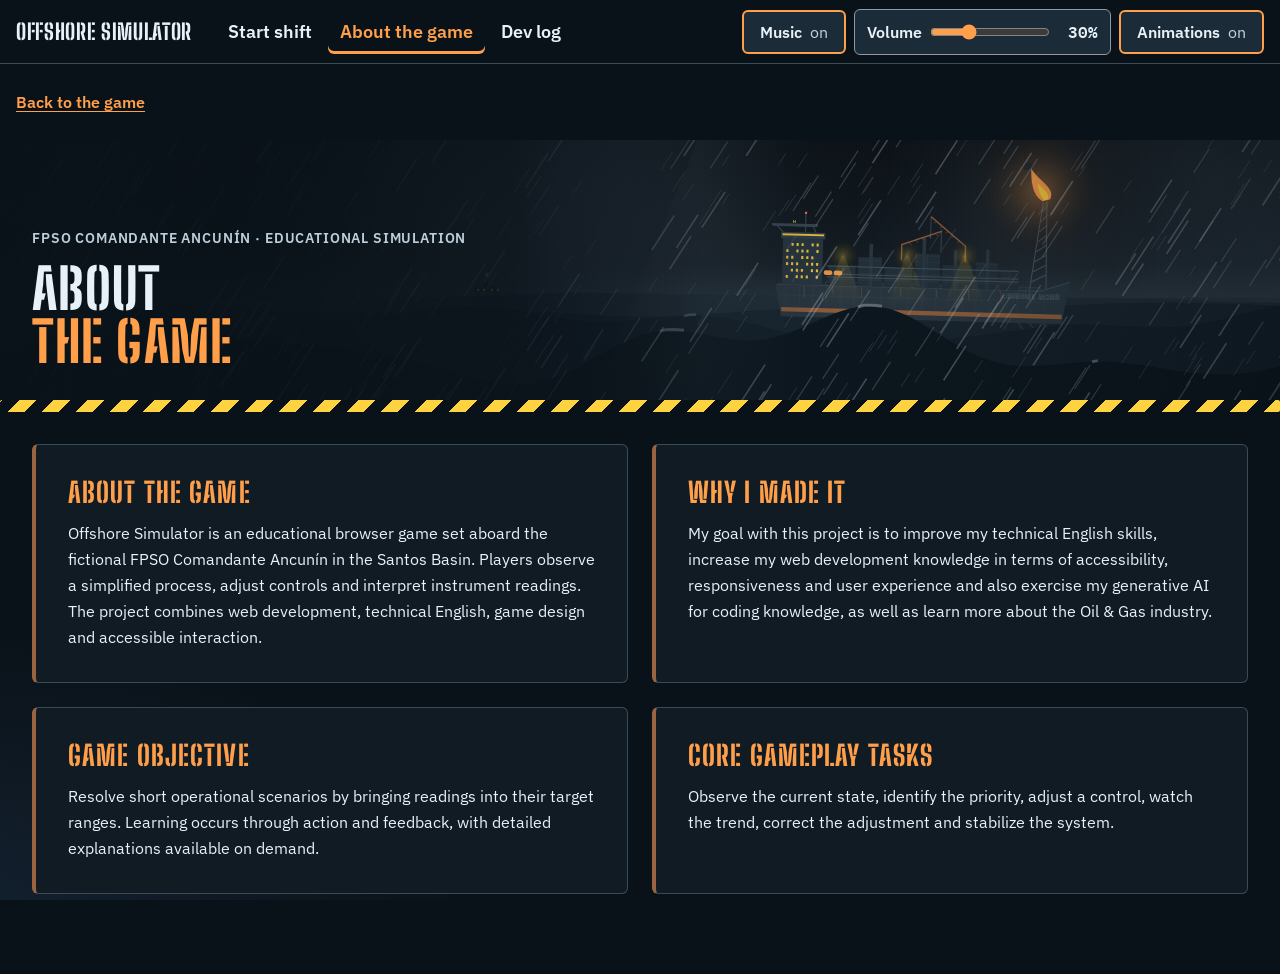
==== aboutthegame.html @ 20dd8844 "Image preview card Image preview card" ====
<!doctype html>
<html lang="en">

<!-- START: HEAD -->
<head>
  <meta charset="utf-8">
  <meta name="viewport" content="width=device-width, initial-scale=1">
  <title>About the game · Offshore Simulator</title>
  <meta name="description" content="About Offshore Simulator, an educational browser game set aboard the fictional FPSO Comandante Ancunín.">
  <!-- START: SOCIAL SHARE PREVIEW (Open Graph + Twitter/X)
       Shows this card when the link is shared on WhatsApp, Instagram, etc.
       Absolute URLs are required: social apps do not resolve relative ones. -->
  <meta property="og:type" content="website">
  <meta property="og:site_name" content="Offshore Simulator">
  <meta property="og:url" content="https://fpso-offshore-simulator.vercel.app/aboutthegame.html">
  <meta property="og:title" content="About the game · Offshore Simulator">
  <meta property="og:description" content="About Offshore Simulator, an educational browser game set aboard the fictional FPSO Comandante Ancunín.">
  <meta property="og:image" content="https://fpso-offshore-simulator.vercel.app/assets/og-preview.jpg">
  <meta property="og:image:type" content="image/jpeg">
  <meta property="og:image:width" content="1200">
  <meta property="og:image:height" content="630">
  <meta property="og:image:alt" content="The FPSO Comandante Ancunín at night in a storm, flare stack burning, beside the Offshore Simulator logo.">
  <meta property="og:locale" content="en_US">
  <meta name="twitter:card" content="summary_large_image">
  <meta name="twitter:title" content="About the game · Offshore Simulator">
  <meta name="twitter:description" content="About Offshore Simulator, an educational browser game set aboard the fictional FPSO Comandante Ancunín.">
  <meta name="twitter:image" content="https://fpso-offshore-simulator.vercel.app/assets/og-preview.jpg">
  <meta name="twitter:image:alt" content="The FPSO Comandante Ancunín at night in a storm, flare stack burning, beside the Offshore Simulator logo.">
  <!-- END: SOCIAL SHARE PREVIEW (Open Graph + Twitter/X) -->
  <link rel="preload" href="fonts/big-shoulders-stencil-display-latin-800-normal.woff2" as="font" type="font/woff2" crossorigin>
  <link rel="stylesheet" href="css/style.css">
  <link rel="stylesheet" href="css/about.css">
  <script src="js/motion-pref.js"></script>
  <script src="js/storm-page.js" defer></script>
  <script src="js/nav.js" defer></script>
</head>
<!-- END: HEAD -->

<body>

  <!-- START: SKIP LINK (keyboard users jump straight to the text) -->
  <a class="oc-about__skip" href="#about-content">Skip to content</a>
  <!-- END: SKIP LINK -->

  <!-- START: TOP BAR (the same on index.html, aboutthegame.html and devlog.html)
       Sticky at the top. From 1100px everything sits in one row; below that,
       the "Menu" button opens a panel from the right (js/nav.js). -->
  <div class="oc-a11ybar">
    <a class="oc-a11ybar__brand" href="index.html">Offshore Simulator</a>
    <button type="button" class="oc-btn oc-nav-toggle" id="nav-toggle" aria-expanded="false"
      aria-controls="site-menu"><span class="oc-nav-toggle__icon" aria-hidden="true"></span>Menu</button>
    <div class="oc-a11ybar__panel" id="site-menu">
      <button type="button" class="oc-btn oc-nav-close" id="nav-close">Close menu</button>
      <!-- START: MAIN MENU -->
      <nav class="oc-nav" aria-label="Main">
        <ul class="oc-nav__list">
          <li><a class="oc-nav__link" href="index.html#start-shift">Start shift</a></li>
          <li><a class="oc-nav__link" href="aboutthegame.html" aria-current="page">About the game</a></li>
          <li><a class="oc-nav__link" href="devlog.html">Dev log</a></li>
        </ul>
      </nav>
      <!-- END: MAIN MENU -->
      <div class="oc-a11ybar__tools">
        <button type="button" id="music-toggle" class="oc-btn" aria-pressed="true" aria-describedby="music-note">Music
          <span class="oc-btn__state" id="music-state" aria-hidden="true">on</span></button>
        <!-- Music volume: native control (keyboard arrows change it in steps of 5) -->
        <div class="oc-volume">
          <label class="oc-volume__label" for="music-volume">Volume</label>
          <input class="oc-volume__input" type="range" id="music-volume" min="0" max="100" step="5" value="30"
            aria-valuetext="30%">
          <output class="oc-volume__value" id="music-volume-value" for="music-volume" aria-hidden="true">30%</output>
        </div>
        <button type="button" id="motion-toggle" class="oc-btn" aria-pressed="true"
          aria-describedby="motion-note">Animations <span class="oc-btn__state" id="motion-state"
            aria-hidden="true">on</span></button>
      </div>
    </div>
    <p id="music-note" class="oc-sr">Turns the background soundtrack on or off. It starts on and kicks in at the first
      tap or key press.</p>
    <p id="motion-note" class="oc-sr">Turns the page animations on or off. If your operating system asks for reduced
      motion, they always stay off.</p>
  </div>
  <!-- Short messages for screen readers and for everyone (animations, music) -->
  <p id="a11y-status" class="oc-status" role="status" aria-live="polite"></p>
  <!-- END: TOP BAR -->

  <!-- START: HEADER -->
  <header class="oc-about__header">
    <a class="oc-about__back" href="index.html">Back to the game</a>
  </header>
  <!-- END: HEADER -->

  <!-- START: HERO (animated storm, same as the menu; still frame with "Reduce motion") -->
  <section class="oc-about__hero" aria-labelledby="about-title">
    <div class="oc-about__scene"><canvas id="storm" aria-hidden="true"></canvas></div>
    <div class="oc-about__hero-body">
      <p class="oc-label">FPSO Comandante Ancunín · Educational simulation</p>
      <h1 class="oc-about__title" id="about-title">About <span>the game</span></h1>
    </div>
    <div class="oc-hazard" aria-hidden="true"></div>
  </section>
  <!-- END: HERO -->

  <!-- START: CONTENT (write your text inside each section) -->
  <main class="oc-about" id="about-content" tabindex="-1">

    <!-- START: SECTION · ABOUT THE GAME -->
    <section class="oc-about__card" aria-labelledby="about-game">
      <h2 class="oc-about__heading" id="about-game">About the game</h2>
      <p>Offshore Simulator is an educational browser game set aboard the fictional FPSO Comandante Ancunín in the Santos Basin. Players observe a simplified process, adjust controls and interpret instrument readings. The project combines web development, technical English, game design and accessible interaction.</p>
    </section>
    <!-- END: SECTION · ABOUT THE GAME -->
   <!-- START: SECTION · WHY I MADE IT -->
    <section class="oc-about__card" aria-labelledby="about-why">
      <h2 class="oc-about__heading" id="about-why">Why I made it</h2>
      <p>My goal with this project is to improve my technical English skills, increase my web development knowledge in terms of accessibility, responsiveness and user experience and also exercise my generative AI for coding knowledge, as well as learn more about the Oil &amp; Gas industry.</p>
    </section>
    <!-- END: SECTION · WHY I MADE IT -->
     
    <!-- START: SECTION · GAME OBJECTIVE -->
    <section class="oc-about__card" aria-labelledby="about-objective">
      <h2 class="oc-about__heading" id="about-objective">Game objective</h2>
      <p>Resolve short operational scenarios by bringing readings into their target ranges. Learning occurs through action and feedback, with detailed explanations available on demand.</p>
    </section>
    <!-- END: SECTION · GAME OBJECTIVE -->

    <!-- START: SECTION · CORE GAMEPLAY TASKS -->
    <section class="oc-about__card" aria-labelledby="about-tasks">
      <h2 class="oc-about__heading" id="about-tasks">Core gameplay tasks</h2>
      <p>Observe the current state, identify the priority, adjust a control, watch the trend, correct the adjustment and stabilize the system.</p>
    </section>
    <!-- END: SECTION · CORE GAMEPLAY TASKS -->

 

  </main>
  <!-- END: CONTENT -->

</body>

</html>
---- css/style.css ----
/* ==========================================================================
   OFFSHORE SIMULATOR · v1.1 · css/style.css
   Organization (every block has a START and an END):
     0. Fonts (local files in the fonts/ folder, no external servers)
     1. Design system tokens (colors, spacing, radii, gradients, fonts)
     2. Components (header, buttons, indicators, diagram, camera…)
     3. Page (base, station layout, footer)
   Contrast: every text/background pair was measured at 7:1 or more (AAA).
   Motion: the system's "Reduce motion" setting always turns everything off.
   ========================================================================== */

/* ==========================================================================
   START: 0. FONTS
   The fonts live in the fonts/ folder and are published with the game, so
   the browser never contacts an external server (the player's IP address
   is not shared with third parties). License: SIL Open Font License 1.1,
   copies in fonts/OFL-*.txt. "latin" subset, which covers all of English
   and Portuguese.
   ========================================================================== */
@font-face{font-family:"IBM Plex Sans";font-style:normal;font-weight:400;font-display:swap;src:url("../fonts/ibm-plex-sans-latin-400-normal.woff2") format("woff2")}
@font-face{font-family:"IBM Plex Sans";font-style:normal;font-weight:500;font-display:swap;src:url("../fonts/ibm-plex-sans-latin-500-normal.woff2") format("woff2")}
@font-face{font-family:"IBM Plex Sans";font-style:normal;font-weight:600;font-display:swap;src:url("../fonts/ibm-plex-sans-latin-600-normal.woff2") format("woff2")}
@font-face{font-family:"IBM Plex Mono";font-style:normal;font-weight:400;font-display:swap;src:url("../fonts/ibm-plex-mono-latin-400-normal.woff2") format("woff2")}
@font-face{font-family:"IBM Plex Mono";font-style:normal;font-weight:500;font-display:swap;src:url("../fonts/ibm-plex-mono-latin-500-normal.woff2") format("woff2")}
@font-face{font-family:"IBM Plex Mono";font-style:normal;font-weight:600;font-display:swap;src:url("../fonts/ibm-plex-mono-latin-600-normal.woff2") format("woff2")}
@font-face{font-family:"Big Shoulders Stencil Display";font-style:normal;font-weight:700;font-display:swap;src:url("../fonts/big-shoulders-stencil-display-latin-700-normal.woff2") format("woff2")}
@font-face{font-family:"Big Shoulders Stencil Display";font-style:normal;font-weight:800;font-display:swap;src:url("../fonts/big-shoulders-stencil-display-latin-800-normal.woff2") format("woff2")}
/* ==========================================================================
   END: 0. FONTS
   ========================================================================== */

/* ==========================================================================
   START: 1. TOKENS
   ========================================================================== */
[hidden]{display:none!important}
:root{
  --bg:#0a1219;
  --surface:#101b24;
  --card:#131f29;
  --elevated:#1b2b38;
  --hover:#25384a;
  --border:#3a4b58;
  --border-strong:#8a9aa6;
  --accent:#5795b8;
  --accent-text:#9cc8e2;
  --on-accent:#0a1219;
  --text:#e8f1f7;
  --text-2:#c3d4e0;
  --text-3:#bccfdc;
  --ok-bg:#123c32;
  --ok-text:#a6ebc9;
  --ok-border:#397c62;
  --bad-bg:#4a2028;
  --bad-text:#fbc4ca;
  --bad-border:#a54a55;
  --focus:#ffd23f;
  --brand:#ff9f4a;        /* safety orange: interface highlight · 9:1 on --bg */
  --rust:#9a6440;         /* rust: panel borders (strokes only, 3:1) */
  --space-1:4px;
  --space-2:8px;
  --space-3:12px;
  --space-4:16px;
  --space-5:24px;
  --space-6:32px;
  --radius-sm:4px;
  --radius-md:6px;
  --radius-lg:10px;
  --shadow-panel:0 1px 2px rgba(0, 0, 0, 0.45);
  --touch-target:44px;
  --focus-width:3px;
  --content-max:1440px;
  --gradient-page:radial-gradient(ellipse 60% 45% at 92% -10%, rgba(255,159,74,.10) 0%, transparent 70%), radial-gradient(ellipse 60% 50% at -5% 105%, #142231 0%, transparent 70%);
  --gradient-header:linear-gradient(180deg, #16232e 0%, #0d161e 100%);
  --gradient-panel:linear-gradient(160deg, #1f2e3a 0%, #16222c 45%, #111b24 100%);
  --gradient-diagram:radial-gradient(ellipse 90% 80% at 50% 0%, #1b2c39 0%, #0c161e 75%);
  --gradient-ok:linear-gradient(150deg, #154638 0%, #123c32 55%, #0e3028 100%);
  --gradient-bad:linear-gradient(150deg, #552530 0%, #4a2028 55%, #3d1a21 100%);
  --font-sans:"IBM Plex Sans", system-ui, -apple-system, "Segoe UI", sans-serif;
  --font-display:"Big Shoulders Stencil Display", Impact, "Arial Narrow", sans-serif;
  --font-mono:"IBM Plex Mono", ui-monospace, "SFMono-Regular", Consolas, monospace;
}
/* ==========================================================================
   END: 1. TOKENS
   ========================================================================== */

/* ==========================================================================
   START: 2. COMPONENTS
   ========================================================================== */
/* ----- START: Component base ----- */
/* Offshore Simulator — component styles. Depends only on tokens.css (variables --bg, --card, --ok-bg...). */
.oc-root{background:var(--gradient-page),var(--bg);background-attachment:fixed;color:var(--text);font-family:var(--font-sans);font-size:16px;line-height:26px}
.oc-root *,.oc-root *::before,.oc-root *::after{box-sizing:border-box}
.oc-root :where(button,input,summary,a,[tabindex]):focus-visible{outline:var(--focus-width) solid var(--focus);outline-offset:3px}
.oc-num{font-family:var(--font-mono);font-variant-numeric:tabular-nums}
.oc-label{font-size:14px;line-height:20px;font-weight:600;letter-spacing:.06em;text-transform:uppercase;color:var(--text-3)}
.oc-sr{position:absolute;width:1px;height:1px;margin:-1px;padding:0;overflow:hidden;clip:rect(0,0,0,0);white-space:nowrap;border:0}
/* ----- END: Component base ----- */

/* ----- START: Panel ----- */
/* Panel */
.oc-panel{background:var(--gradient-panel);border:1px solid var(--border);border-radius:var(--radius-lg);padding:var(--space-5);box-shadow:var(--shadow-panel);min-width:0}
.oc-panel__head{display:flex;align-items:center;justify-content:space-between;flex-wrap:wrap;gap:var(--space-2);margin-bottom:var(--space-4)}
.oc-panel__title{margin:0;font-size:20px;line-height:28px;font-weight:600;color:var(--text)}
/* ----- END: Panel ----- */

/* ----- START: Button ----- */
/* Button */
.oc-btn{display:inline-flex;align-items:center;justify-content:center;gap:var(--space-2);min-height:var(--touch-target);padding:0 var(--space-4);border:1px solid var(--border-strong);border-radius:var(--radius-md);background:var(--elevated);color:var(--text);font:600 16px/24px var(--font-sans);cursor:pointer}
.oc-btn:hover{background:var(--hover)}
.oc-btn[aria-pressed="true"]{border:2px solid var(--accent-text)}
.oc-btn[aria-disabled="true"]{color:var(--text-3);border-color:var(--border);cursor:not-allowed}
.oc-btn[aria-disabled="true"]:hover{background:var(--elevated)}
.oc-btn__state{font-weight:400;color:var(--text-2)}
.oc-btn--primary{background:var(--accent-text);border-color:var(--accent-text);color:var(--on-accent)}
.oc-btn--primary:hover{background:var(--text-2);border-color:var(--text-2)}
.oc-btn:disabled{color:var(--text-3);border-color:var(--border);background:var(--elevated);cursor:not-allowed}
/* ----- END: Button ----- */

/* ----- START: Tag (neutral information) ----- */
/* Tag (neutral information) */
.oc-tag{display:inline-flex;align-items:center;gap:var(--space-1);padding:2px var(--space-2);border:1px solid var(--border-strong);border-radius:var(--radius-sm);font-size:14px;line-height:20px;font-weight:600;letter-spacing:.06em;text-transform:uppercase;color:var(--text-2);white-space:nowrap}
/* ----- END: Tag (neutral information) ----- */

/* ----- START: StatusBadge ----- */
/* StatusBadge: the state comes from data-state, and the text always spells out the state */
.oc-badge{display:inline-flex;align-items:center;gap:var(--space-1);padding:2px var(--space-2);border:1px solid var(--border-strong);border-radius:var(--radius-sm);background:var(--elevated);color:var(--text-2);font-size:14px;line-height:20px;font-weight:600;letter-spacing:.06em;text-transform:uppercase;white-space:nowrap}
.oc-badge[data-state="ok"]{background:var(--ok-bg);border-color:var(--ok-border);color:var(--ok-text)}
.oc-badge[data-state="bad"]{background:var(--bad-bg);border-color:var(--bad-border);color:var(--bad-text)}
/* ----- END: StatusBadge ----- */

/* ----- START: OperationalHeader ----- */
/* OperationalHeader */
.oc-header{display:flex;align-items:center;justify-content:space-between;flex-wrap:wrap;gap:var(--space-4);padding:var(--space-3) var(--space-4);background:var(--gradient-header);border-bottom:1px solid var(--border)}
.oc-header__brand{display:flex;flex-direction:column;gap:2px;min-width:0}
.oc-header__name{margin:0;font-size:22px;line-height:28px;font-weight:600;letter-spacing:.08em;text-transform:uppercase;color:var(--text)}
.oc-header__name em{font-style:normal;color:var(--accent-text)}
.oc-header__meta{display:flex;align-items:center;flex-wrap:wrap;gap:var(--space-2)}
/* ----- END: OperationalHeader ----- */

/* ----- START: IndicatorCard ----- */
/* IndicatorCard */
.oc-indicators{display:grid;grid-template-columns:repeat(2,minmax(0,1fr));gap:var(--space-4)}
.oc-indicator{min-width:0;padding:var(--space-4);border:1px solid var(--border);border-radius:var(--radius-lg);background:var(--card);transition:background-color .2s ease,border-color .2s ease}
.oc-indicator[data-state="ok"]{background:var(--gradient-ok);border-color:var(--ok-border)}
.oc-indicator[data-state="bad"]{background:var(--gradient-bad);border-color:var(--bad-border)}
.oc-indicator__name{margin:0;font-size:16px;line-height:24px;font-weight:600;color:var(--text-2)}
.oc-indicator__value{display:flex;align-items:baseline;gap:var(--space-1);margin:var(--space-3) 0;font-family:var(--font-mono);font-variant-numeric:tabular-nums;font-size:40px;line-height:44px;font-weight:600;color:var(--text);overflow-wrap:anywhere}
.oc-indicator__unit{font-size:15px;line-height:22px;font-weight:400;color:var(--text-3)}
.oc-indicator[data-state="ok"] .oc-indicator__value{color:var(--ok-text)}
.oc-indicator[data-state="bad"] .oc-indicator__value{color:var(--bad-text)}
.oc-indicator[data-state="ok"] .oc-indicator__unit{color:var(--ok-text)}
.oc-indicator[data-state="bad"] .oc-indicator__unit{color:var(--bad-text)}
.oc-indicator__status{margin:0;display:flex;align-items:center;gap:var(--space-1);font-size:15px;line-height:22px;font-weight:600;color:var(--text-2)}
.oc-indicator[data-state="ok"] .oc-indicator__status{color:var(--ok-text)}
.oc-indicator[data-state="bad"] .oc-indicator__status{color:var(--bad-text)}
.oc-indicator__target{margin:var(--space-1) 0 0;font-size:15px;line-height:22px;color:var(--text-3)}
.oc-indicator[data-state="ok"] .oc-indicator__target,.oc-indicator[data-state="bad"] .oc-indicator__target{color:var(--text-2)}
@media (max-width:430px){
  .oc-indicators{gap:var(--space-2)}
  .oc-indicator{padding:var(--space-3)}
  .oc-indicator__value{font-size:28px;line-height:32px}
  .oc-indicator__unit{font-size:14px}
}
/* ----- END: IndicatorCard ----- */

/* ----- START: RangeControl ----- */
/* RangeControl */
.oc-range{display:grid;gap:var(--space-2)}
.oc-range__row{display:flex;justify-content:space-between;align-items:baseline;gap:var(--space-4)}
.oc-range__label{font-size:16px;line-height:26px;font-weight:600;color:var(--text)}
.oc-range__value{font-family:var(--font-mono);font-variant-numeric:tabular-nums;font-size:20px;line-height:24px;font-weight:600;color:var(--accent-text)}
.oc-range__input{width:100%;min-height:var(--touch-target);margin:0;accent-color:var(--accent);background:transparent;cursor:pointer}
.oc-range__ends{display:flex;justify-content:space-between;gap:var(--space-2);font-size:15px;line-height:22px;color:var(--text-3)}
.oc-range__effect{margin:0;font-size:15px;line-height:22px;color:var(--text-2)}
/* ----- END: RangeControl ----- */

/* ----- START: DiagnosticPanel ----- */
/* DiagnosticPanel */
.oc-diag{display:grid;gap:var(--space-3)}
.oc-diag__state{display:flex;align-items:center;justify-content:space-between;flex-wrap:wrap;gap:var(--space-2)}
.oc-diag__message{margin:0;color:var(--text)}
.oc-diag__list{margin:0;padding:0;list-style:none;display:grid;gap:var(--space-2)}
.oc-diag__item{display:flex;gap:var(--space-2);align-items:flex-start;padding:var(--space-3);border:1px solid var(--border);border-radius:var(--radius-md);background:var(--elevated);font-size:16px;line-height:24px}
.oc-diag__item[data-state="ok"]{background:var(--gradient-ok);border-color:var(--ok-border);color:var(--ok-text)}
.oc-diag__item[data-state="bad"]{background:var(--gradient-bad);border-color:var(--bad-border);color:var(--bad-text)}
.oc-diag__log{margin:0;padding:0;list-style:none;border-top:1px solid var(--border)}
.oc-diag__log li{display:flex;gap:var(--space-3);padding:var(--space-2) 0;border-bottom:1px solid var(--border);font-size:15px;line-height:22px;color:var(--text-2)}
.oc-diag__log time{font-family:var(--font-mono);font-variant-numeric:tabular-nums;color:var(--text-3)}
/* ----- END: DiagnosticPanel ----- */

/* ----- START: NarrationPanel ----- */
/* NarrationPanel */
.oc-narr{display:grid;gap:var(--space-3)}
.oc-narr__actions{display:flex;flex-wrap:wrap;gap:var(--space-2)}
.oc-narr__feedback{margin:0;font-size:15px;line-height:22px;color:var(--text-2)}
.oc-narr__summary{padding:var(--space-4);border:1px solid var(--border);border-radius:var(--radius-md);background:var(--surface)}
.oc-narr__summary h4{margin:0 0 var(--space-2);font-size:16px;line-height:24px;font-weight:600;color:var(--text)}
.oc-narr__summary p{margin:0;font-size:16px;line-height:26px;color:var(--text-2)}
/* ----- END: NarrationPanel ----- */

/* ----- START: ProcessDiagram (SVG) ----- */
/* ProcessDiagram (SVG) */
.oc-diagram{display:block;width:100%;height:auto;background:radial-gradient(circle,rgba(116,145,166,.16) 1px,transparent 1.6px) 0 0/24px 24px,var(--gradient-diagram);border:1px solid var(--border);border-radius:var(--radius-lg)}
.oc-diagram text{font-family:var(--font-sans);fill:var(--text-2);font-size:16px}
.oc-diagram .oc-d-title{fill:var(--text);font-weight:600;font-size:17px}
.oc-diagram .oc-d-read{font-family:var(--font-mono);fill:var(--text);font-size:16px;font-weight:500}
.oc-diagram .oc-d-pipe{fill:none;stroke:var(--accent);stroke-width:6;stroke-linecap:round}
.oc-diagram .oc-d-pipe-edge{fill:none;stroke:var(--surface);stroke-width:2}
.oc-diagram .oc-d-flow{fill:none;stroke:var(--text);stroke-opacity:.8;stroke-width:2;stroke-dasharray:2 14;stroke-linecap:round;animation:oc-flow 1.2s linear infinite}
.oc-diagram .oc-d-equip{fill:var(--elevated);stroke:var(--border-strong);stroke-width:2}
.oc-diagram .oc-d-liquid{fill:var(--accent);fill-opacity:.55}
.oc-diagram [data-equip]{cursor:pointer}
.oc-diagram [data-equip]:focus{outline:none}
.oc-diagram [data-equip]:focus-visible .oc-d-equip,.oc-diagram [data-equip][data-selected="true"] .oc-d-equip{stroke:var(--focus);stroke-width:3}
.oc-diagram .oc-d-sensor{fill:var(--card);stroke:var(--border-strong);stroke-width:2}
.oc-diagram [data-state="ok"] .oc-d-sensor{fill:var(--ok-bg);stroke:var(--ok-border)}
.oc-diagram [data-state="bad"] .oc-d-sensor{fill:var(--bad-bg);stroke:var(--bad-border)}
.oc-diagram [data-state="ok"] .oc-d-read{fill:var(--ok-text)}
.oc-diagram [data-state="bad"] .oc-d-read{fill:var(--bad-text)}
@keyframes oc-flow{to{stroke-dashoffset:-16}}
/* ----- END: ProcessDiagram (SVG) ----- */

/* ----- START: ProcessDiagram ----- */
/* ProcessDiagram: landscape by default; portrait only on a narrow portrait screen. The height never exceeds the screen, so the flow diagram is always shown in full */
.oc-diagram--portrait{display:none}
.oc-diagram--landscape{width:min(100%, calc((100vh - 48px) * 760 / 270));width:min(100%, calc((100dvh - 48px) * 760 / 270));margin-inline:auto}
.oc-diagram.is-idle .oc-d-flow{animation:none;opacity:0}
.oc-diagram .oc-d-fluid{fill:var(--accent-text);font-style:italic;font-size:16px}
@media (orientation:portrait) and (max-width:760px){
  .oc-diagram--landscape{display:none}
  .oc-diagram--portrait{display:block;width:min(100%, 420px, calc((100vh - 48px) * 360 / 540));width:min(100%, 420px, calc((100dvh - 48px) * 360 / 540));margin-inline:auto}
}
/* ----- END: ProcessDiagram ----- */

/* ----- START: ValveCloseUp ----- */
/* ValveCloseUp: close-up camera of the inside of the valve */
.oc-cam{position:relative;overflow:hidden;border:1px solid var(--border);border-radius:var(--radius-lg);background:var(--gradient-diagram)}
.oc-cam__canvas{display:block;width:100%;aspect-ratio:2/1;max-height:calc(100vh - 140px);max-height:calc(100dvh - 140px)}
.oc-cam__hud{display:flex;justify-content:space-between;gap:var(--space-2);flex-wrap:wrap;padding:var(--space-3);border-bottom:1px solid var(--border)}
.oc-cam__hud .oc-tag{background:rgba(9,17,27,.72)}
.oc-cam__foot{display:flex;gap:var(--space-2);flex-wrap:wrap;padding:var(--space-3);border-top:1px solid var(--border)}
.oc-cam__caption{margin:var(--space-3) 0 0;font-size:16px;line-height:24px;color:var(--text-2)}
@media (max-width:760px){.oc-cam__canvas{aspect-ratio:4/3}}
/* ----- END: ValveCloseUp ----- */

/* ----- START: About the operation (collapsed topics) ----- */
/* Optional reference: each topic is a native details/summary (opens with
   a click, a tap, Enter or Space). Mobile first: drawing above the
   text; from 900px up, side by side. */
.oc-guide{display:grid;gap:var(--space-5)}
.oc-guide__head{display:grid;gap:var(--space-2)}
.oc-guide__lead{margin:0;color:var(--text-2);max-width:80ch}
.oc-guide__lead strong{color:var(--text)}
.oc-guide__group{display:grid;gap:var(--space-2)}
.oc-guide__group-title{margin:0 0 var(--space-1);font:800 26px/30px var(--font-display);letter-spacing:.03em;text-transform:uppercase;color:var(--brand)}
.oc-topic{border:1px solid var(--border);border-radius:var(--radius-md);background:var(--surface)}
.oc-topic>summary{display:flex;align-items:center;gap:var(--space-3);min-height:var(--touch-target);padding:var(--space-2) var(--space-4);font-size:18px;line-height:26px;font-weight:600;color:var(--text);cursor:pointer;list-style:none}
.oc-topic>summary::-webkit-details-marker{display:none}
.oc-topic>summary::before{content:"+";flex:none;display:inline-grid;place-items:center;width:28px;height:28px;border:2px solid var(--brand);border-radius:var(--radius-sm);font:700 20px/1 var(--font-mono);color:var(--brand)}
.oc-topic[open]>summary::before{content:"−"}
.oc-topic[open]>summary{border-bottom:1px solid var(--border)}
.oc-topic>summary:hover{background:var(--elevated)}
.oc-topic__body{display:grid;gap:var(--space-4);padding:var(--space-4);align-items:center}
.oc-topic__fig{margin:0;padding:var(--space-4);border:1px solid var(--border);border-radius:var(--radius-lg);background:radial-gradient(circle,rgba(116,145,166,.16) 1px,transparent 1.6px) 0 0/24px 24px,var(--gradient-diagram)}
.oc-topic__fig svg{display:block;width:100%;max-width:440px;height:auto;margin-inline:auto;overflow:visible}
.oc-topic__text p{margin:0;font-size:17px;line-height:28px;color:var(--text-2);max-width:62ch}
@media (max-width:599px){.oc-topic__body{padding:var(--space-3)}.oc-topic__fig{padding:var(--space-2)}}
@media (min-width:900px){.oc-topic__body{grid-template-columns:minmax(0,1fr) minmax(0,1.1fr);gap:var(--space-6)}}
.oc-guide .intro-note{margin:0;font-size:15px;line-height:22px;color:var(--text-3)}

/* Illustrations (SVG). Text at 16 units or larger, so it does not
   end up too small on a phone. CSS animations only: the Motion
   rules (further down) stop all of them. */
.oc-topic__fig text{font-family:var(--font-sans);font-size:17px;fill:var(--text-2)}
.oc-topic__fig .tv-strong{fill:var(--text);font-weight:600}
.oc-topic__fig .tv-muted{fill:var(--text-3)}
.oc-topic__fig .tv-tag{font-family:var(--font-mono);font-weight:600;letter-spacing:0;fill:var(--accent-text)}
.oc-topic__fig .tv-tag--hot{fill:var(--focus)}
.tv-node rect{fill:var(--elevated);stroke:var(--border-strong);stroke-width:2}
.tv-node text{fill:var(--text);font-weight:600}
.tv-node--hot rect{stroke:var(--accent-text)}
.tv-pipe{fill:none;stroke:var(--accent);stroke-width:6;stroke-linecap:round;stroke-linejoin:round}
.tv-pipe--thin{stroke-width:4}
.tv-flow,.tv-signal-flow{fill:none;stroke:var(--text);stroke-width:2;stroke-dasharray:2 12;stroke-linecap:round;animation:oc-flow 1.2s linear infinite}
.tv-signal{fill:none;stroke:var(--border-strong);stroke-width:2;stroke-dasharray:8 6}
.tv-signal-flow{stroke:var(--focus);stroke-dasharray:3 40;animation-duration:1.6s}
.tv-bracket{fill:none;stroke:var(--focus);stroke-width:2;stroke-dasharray:6 6}
.tv-wall{fill:none;stroke:var(--border-strong);stroke-width:2}
.tv-line,.tv-axis,.tv-axis-head{fill:none;stroke:var(--border-strong);stroke-width:2;stroke-linecap:round;stroke-linejoin:round}
.tv-liquid,.tv-oil{fill:var(--accent);fill-opacity:.35}
.tv-water{fill:var(--accent);fill-opacity:.7}
.tv-bubble{fill:var(--text);fill-opacity:.85;animation:oc-rise 2.4s ease-in infinite}
.tv-d1{animation-delay:-.5s}.tv-d2{animation-delay:-1s}.tv-d3{animation-delay:-1.5s}.tv-d4{animation-delay:-2s}
@keyframes oc-rise{from{transform:translateY(0);opacity:0}15%{opacity:1}to{transform:translateY(-110px);opacity:0}}
#topico-4 .tv-bubble{animation-name:oc-rise-short}
@keyframes oc-rise-short{from{transform:translateY(0);opacity:0}20%{opacity:1}to{transform:translateY(-40px);opacity:0}}
.tv-bar{transform-box:fill-box;transform-origin:left center}
.tv-bar--main{fill:var(--accent)}
.tv-bar--rest{fill:var(--accent-text);fill-opacity:.55}
.oc-topic[open] .tv-bar{animation:oc-grow .9s ease-out both}
.oc-topic[open] .tv-bar--rest{animation-delay:.5s}
@keyframes oc-grow{from{transform:scaleX(0)}to{transform:scaleX(1)}}
.tv-chip rect{fill:var(--elevated);stroke:var(--border-strong)}
.tv-chip text{fill:var(--text);font-family:var(--font-mono)}
.tv-chip--bad rect{fill:var(--bad-bg);stroke:var(--bad-border)}
.tv-chip--bad text{fill:var(--bad-text)}
.tv-tower{fill:none;stroke:var(--border-strong);stroke-width:2;stroke-linecap:round}
.tv-psv{fill:var(--elevated);stroke:var(--border-strong);stroke-width:2;stroke-linejoin:round}
.tv-flame{transform-box:fill-box;transform-origin:50% 100%;animation:oc-flicker 1.4s ease-in-out infinite alternate}
.tv-flame__outer{fill:var(--focus)}
.tv-flame__inner{fill:var(--bg)}
@keyframes oc-flicker{from{transform:scale(1,1)}to{transform:scale(.92,1.08)}}
.tv-ring{fill:none;stroke:var(--border);stroke-width:6}
.tv-ring-flow{fill:none;stroke:var(--accent-text);stroke-width:3;stroke-dasharray:4 14;stroke-linecap:round;animation:oc-flow 1.2s linear infinite}
.tv-bubble-tag circle{fill:var(--card);stroke:var(--border-strong);stroke-width:2}
.tv-bubble-tag text{fill:var(--text);font-family:var(--font-mono);font-weight:600}
/* ----- END: About the operation ----- */

/* ----- START: Legend ----- */
/* Legend: caption below each animated drawing */
.oc-legend{margin:var(--space-4) 0 0;padding:var(--space-4);border:1px solid var(--border);border-radius:var(--radius-md);background:rgba(9,17,27,.35)}
.oc-legend__title{margin:0 0 var(--space-3);font-size:14px;line-height:20px;font-weight:600;letter-spacing:.06em;text-transform:uppercase;color:var(--text-3)}
.oc-legend__list{margin:0;display:grid;grid-template-columns:repeat(2,minmax(0,1fr));gap:var(--space-3) var(--space-5)}
.oc-legend__item{min-width:0}
.oc-legend__item dt{display:flex;align-items:center;gap:var(--space-3);font-size:15px;line-height:22px;font-weight:600;color:var(--text)}
.oc-legend__item svg{flex:none;display:block;width:36px;height:28px}
.oc-legend__item dd{margin:2px 0 0 48px;font-size:15px;line-height:22px;color:var(--text-2)}
@media (max-width:760px){.oc-legend__list{grid-template-columns:minmax(0,1fr)}}
/* ----- END: Legend ----- */

/* ----- START: AccessibilityBar ----- */
/* AccessibilityBar: shortcuts, animations button and accessibility link, before the header */
.oc-a11ybar{display:flex;flex-wrap:wrap;align-items:center;justify-content:space-between;gap:var(--space-2) var(--space-5);padding:var(--space-2) var(--space-4);background:var(--bg);border-bottom:1px solid var(--border)}
.oc-skip{display:flex;flex-wrap:wrap;gap:var(--space-1) var(--space-2);margin:0;padding:0;list-style:none}
.oc-link{display:inline-flex;align-items:center;gap:var(--space-2);min-height:var(--touch-target);padding:0 var(--space-2);color:var(--accent-text);font-size:15px;line-height:22px;text-decoration:underline;text-underline-offset:3px;border-radius:var(--radius-sm)}
.oc-link:hover{color:var(--text)}
.oc-a11ybar__tools{display:flex;flex-wrap:wrap;align-items:center;gap:var(--space-2)}
/* Music volume: label, slider and percentage value */
.oc-volume{display:flex;align-items:center;gap:var(--space-2);min-height:var(--touch-target);padding:0 var(--space-3);border:1px solid var(--border-strong);border-radius:var(--radius-md);background:var(--elevated)}
.oc-volume__label{font:600 16px/24px var(--font-sans);color:var(--text)}
.oc-volume__input{width:120px;min-height:var(--touch-target);margin:0;accent-color:var(--brand);background:transparent;cursor:pointer}
.oc-volume__value{min-width:4ch;font:600 16px/24px var(--font-mono);font-variant-numeric:tabular-nums;color:var(--text);text-align:right}
/* Mobile: Music and Animations share the first row; the volume takes up the whole second row */
@media (max-width:599px){
  .oc-a11ybar__tools{width:100%}
  .oc-a11ybar__tools>.oc-btn{flex:1 1 0}
  .oc-volume{order:3;flex:1 1 100%}
  .oc-volume__input{flex:1;width:auto}
}
/* Short notice (music, animations, progress): floats over the page, just
   below the top bar, without pushing the content down. It disappears on its
   own after a few seconds (the screen reader has already read it out). */
.oc-status{position:fixed;z-index:40;top:72px;right:var(--space-4);max-width:min(420px,calc(100% - 32px));margin:0;font-size:16px;line-height:24px;color:var(--text);pointer-events:none}
.oc-status:not(:empty){padding:var(--space-3) var(--space-4);background:var(--elevated);border:1px solid var(--border-strong);border-left:4px solid var(--brand);border-radius:var(--radius-md);box-shadow:0 8px 24px rgba(0,0,0,.45)}
/* ----- END: AccessibilityBar ----- */

/* ----- START: Mission and current objective ----- */
/* On entry: a large card with the mission and the two choices.
   During play: a compact strip, fixed to the top from 761px up, so the
   objective is always in view. Color is never the only cue: the
   number of indicators within target is written out. */
.oc-mission{display:grid;gap:var(--space-4);padding:var(--space-5);border:2px solid var(--brand);border-radius:var(--radius-sm);background:var(--card);box-shadow:var(--shadow-panel)}
.oc-mission__body{display:grid;gap:var(--space-2);min-width:0}
.oc-mission__eyebrow{margin:0;color:var(--brand)}
.oc-mission__title{margin:0;font:800 44px/1 var(--font-display);letter-spacing:.03em;text-transform:uppercase;color:var(--text)}
.oc-mission__text{margin:0;font-size:20px;line-height:31px;color:var(--text);max-width:68ch}
.oc-mission__tally{justify-self:start;margin:0;padding:2px var(--space-2);border:1px solid var(--border-strong);border-radius:var(--radius-sm);font:600 15px/22px var(--font-mono);color:var(--text)}
.oc-mission__tally[data-state="ok"]{background:var(--ok-bg);border-color:var(--ok-border);color:var(--ok-text)}
.oc-mission__tally[data-state="bad"]{background:var(--bad-bg);border-color:var(--bad-border);color:var(--bad-text)}
.oc-mission__actions{display:flex;flex-wrap:wrap;gap:var(--space-3)}
.oc-mission[data-mode="intro"] .oc-mission__actions .oc-btn{min-height:56px;padding:0 var(--space-5);font:800 22px/1 var(--font-display);letter-spacing:.05em;text-transform:uppercase}
@media (max-width:599px){.oc-mission__actions .oc-btn{flex:1 1 100%}.oc-mission__title{font-size:36px}.oc-mission__text{font-size:18px;line-height:28px}}
/* Compact strip (training, challenge and free exploration): the heading
   is still there for the screen reader, but is hidden from view. */
.oc-mission[data-mode="training"],.oc-mission[data-mode="challenge"],.oc-mission[data-mode="free"]{gap:var(--space-3);padding:var(--space-3) var(--space-4)}
.oc-mission[data-mode="training"] .oc-mission__title,.oc-mission[data-mode="challenge"] .oc-mission__title,.oc-mission[data-mode="free"] .oc-mission__title{position:absolute;width:1px;height:1px;margin:-1px;overflow:hidden;clip:rect(0,0,0,0);white-space:nowrap}
.oc-mission[data-mode="training"] .oc-mission__text,.oc-mission[data-mode="challenge"] .oc-mission__text,.oc-mission[data-mode="free"] .oc-mission__text{font-size:18px;line-height:27px;font-weight:600;max-width:none}
.oc-mission[data-mode="done"]{border-color:var(--ok-border);background:var(--gradient-ok)}
.oc-mission[data-mode="done"] .oc-mission__eyebrow{color:var(--ok-text)}
.oc-mission[data-mode="done"] .oc-mission__text{font-size:18px;line-height:29px}
/* Mobile: target badge below the step text. From 761px up: beside it. */
.oc-mission[data-mode="training"] .oc-mission__body,.oc-mission[data-mode="challenge"] .oc-mission__body,.oc-mission[data-mode="free"] .oc-mission__body{gap:var(--space-1)}
@media (min-width:761px){
  .oc-mission:not([data-mode="intro"]){grid-template-columns:minmax(0,1fr) auto;align-items:center}
  .oc-mission[data-mode="training"] .oc-mission__body,.oc-mission[data-mode="challenge"] .oc-mission__body,.oc-mission[data-mode="free"] .oc-mission__body{grid-template-columns:auto minmax(0,1fr);align-items:center;column-gap:var(--space-3);row-gap:var(--space-1)}
  .oc-mission[data-mode="training"] .oc-mission__text,.oc-mission[data-mode="challenge"] .oc-mission__text,.oc-mission[data-mode="free"] .oc-mission__text{grid-column:1/-1;grid-row:2}
  .oc-mission__eyebrow{grid-row:1;grid-column:1}
  .oc-mission__tally{grid-row:1;grid-column:2}
  .oc-mission[data-mode="training"],.oc-mission[data-mode="challenge"],.oc-mission[data-mode="free"]{position:sticky;top:0;z-index:15;box-shadow:0 8px 20px rgba(0,0,0,.55)}
  /* Focus is never hidden behind the fixed strip (WCAG 2.4.11) */
  html:has(#missao[data-mode="training"]),html:has(#missao[data-mode="challenge"]),html:has(#missao[data-mode="free"]){scroll-padding-top:var(--mission-h,150px)}
}
/* ----- END: Mission and current objective ----- */

/* ----- START: Guided training ----- */
/* The current step's control gets a steady yellow outline (no blinking) and
   the training box appears just below it, pointing up. */
.oc-range.is-coach{margin:calc(var(--space-3) * -1);padding:var(--space-3);border:var(--focus-width) solid var(--focus);border-radius:var(--radius-md);background:transparent}
.oc-coach{position:relative;display:grid;gap:var(--space-2);padding:var(--space-4);border:2px solid var(--focus);border-radius:var(--radius-md);background:var(--bg)}
.oc-coach::before{content:"";position:absolute;top:-10px;left:28px;width:16px;height:16px;background:var(--bg);border-left:2px solid var(--focus);border-top:2px solid var(--focus);transform:rotate(45deg)}
.oc-coach__step{margin:0;font:600 15px/22px var(--font-mono);letter-spacing:.04em;text-transform:uppercase;color:var(--focus)}
.oc-coach__task{margin:0;font-size:18px;line-height:28px;font-weight:600;color:var(--text)}
.oc-coach__hint{margin:0;font-size:16px;line-height:24px;color:var(--text-2)}
.oc-coach__result{margin:var(--space-1) 0 0;padding:var(--space-3);border-left:4px solid var(--accent-text);border-radius:var(--radius-sm);background:var(--surface);font-size:16px;line-height:26px;color:var(--text)}
.oc-coach__actions{display:flex;flex-wrap:wrap;gap:var(--space-2);margin-top:var(--space-1)}
@media (max-width:430px){.oc-coach__actions .oc-btn{flex:1 1 100%}}
/* ----- END: Guided training ----- */

/* ----- START: Effect of the adjustment ----- */
.oc-consequence{margin-top:var(--space-5);padding-top:var(--space-4);border-top:1px solid var(--border)}
.oc-consequence__title{margin:0 0 var(--space-1)}
.oc-consequence__text{margin:0;font-size:16px;line-height:25px;color:var(--text)}
/* ----- END: Effect of the adjustment ----- */

/* ----- START: Listen to indicators ----- */
.oc-listen{display:flex;flex-wrap:wrap;gap:var(--space-2)}
.oc-listen__feedback{margin:0 0 var(--space-3);font-size:15px;line-height:22px;color:var(--text-2)}
.oc-listen__feedback:empty{display:none}
/* ----- END: Listen to indicators ----- */

/* ----- START: Explanation of the selected item (camera 1) ----- */
.oc-info{display:grid;gap:var(--space-2);margin-top:var(--space-3);padding:var(--space-4);border:2px solid var(--focus);border-radius:var(--radius-md);background:var(--bg)}
.oc-info__title{margin:0;font-size:18px;line-height:26px;font-weight:600;color:var(--text)}
.oc-info__text,.oc-info__more{margin:0;color:var(--text-2)}
.oc-info__read{margin:0;font:500 16px/24px var(--font-mono);color:var(--text)}
.oc-info__actions{display:flex;flex-wrap:wrap;gap:var(--space-2)}
.oc-btn--quiet{margin-top:var(--space-3)}
.oc-diagram [data-sensor]{cursor:pointer}
.oc-diagram [data-sensor]:focus{outline:none}
.oc-diagram [data-sensor]:focus-visible .oc-d-sensor,.oc-diagram [data-sensor][data-selected="true"] .oc-d-sensor{stroke:var(--focus);stroke-width:4}
/* ----- END: Explanation of the selected item ----- */

/* ----- START: Collapsed sections (Other alerts, History, Learn more…) ----- */
.oc-more>summary{display:flex;align-items:center;min-height:var(--touch-target);cursor:pointer;font-weight:600}
.oc-more[open]>summary{margin-bottom:var(--space-2)}
.oc-diag__tip{margin:0;color:var(--text)}
/* ----- END: Collapsed sections ----- */

/* ----- START: Camera 2 · instruction and "Understand the drawing" ----- */
.oc-cam__task{display:flex;flex-wrap:wrap;align-items:center;justify-content:space-between;gap:var(--space-2) var(--space-4);margin-bottom:var(--space-3)}
.oc-cam__task .oc-btn--quiet{margin-top:0}
.oc-cam__instruction{margin:0;font-size:18px;line-height:27px;font-weight:600;color:var(--text)}
.oc-cam__more{margin-top:var(--space-3)}
.oc-cam__about{margin:0 0 var(--space-3);color:var(--text-2);max-width:70ch}
.oc-cam__more .oc-legend__item dd strong{color:var(--text)}
/* ----- END: Camera 2 ----- */

/* ----- START: Links within the text ----- */
.oc-link--inline{display:inline;min-height:0;padding:0}
/* ----- END: Links within the text ----- */

/* ----- START: Two-part phase ----- */
/* Part 1 (A): only the valve, flow rate, pressure and camera 2.
   Part 2 (B): both controls, all four indicators, camera 1 and the
   diagnosis. Whatever is not in play leaves the screen and the Tab order. */
.station[data-part="A"] #c-temperature,.station[data-part="A"] #c-stability,
.station[data-part="A"] #range-pump,.station[data-part="A"] #diagnostico,
.station[data-part="A"] #camera-1,.station[data-part="B"] #camera-2{display:none}
@media (min-width:761px){.station[data-part="A"] .oc-indicators{grid-template-columns:repeat(2,minmax(0,1fr))}}
/* Reference screen: "About the operation" and "About the simulation" in place of the phase */
.station[data-view="consulta"]>:not(#consulta){display:none}
.oc-consulta{display:grid;gap:var(--space-5)}
.oc-consulta__back{justify-self:start}
.oc-footnote{text-transform:none;letter-spacing:0}
/* ----- END: Two-part phase ----- */

/* ----- START: Motion ----- */
/* Motion: the operating system always wins; the page button can only turn motion off, never back on */
@media (prefers-reduced-motion:reduce){
  *,*::before,*::after{animation:none!important;transition:none!important;scroll-behavior:auto!important}
}
html[data-motion="off"] *,html[data-motion="off"] *::before,html[data-motion="off"] *::after{animation:none!important;transition:none!important;scroll-behavior:auto!important}
/* ----- END: Motion ----- */

/* ==========================================================================
   END: 2. COMPONENTS
   ========================================================================== */

/* ==========================================================================
   START: 3. PAGE
   ========================================================================== */
/* ============================================================
   START: PAGE BASE
   Background, font and general behavior of the document.
   ============================================================ */
:root{color-scheme:dark}
html{background:var(--bg)}
body{margin:0;background:var(--gradient-page),var(--bg);background-attachment:fixed;color:var(--text);font-family:var(--font-sans);font-size:16px;line-height:26px}
/* Any link, even one without a class, follows the theme. Without this the browser
   paints links in its default blue, and purple once they have been visited. */
a,a:visited{color:var(--brand);text-underline-offset:3px}
a:hover{color:var(--text)}
/* Shortcut targets ("Go to…") do not stick to the very top of the screen */
[id]{scroll-margin-top:var(--space-4)}
/* Containers that receive focus only through the shortcuts show no focus ring on click */
[tabindex="-1"]:focus:not(:focus-visible){outline:none}
.hint{margin:0;font-size:15px;line-height:22px;color:var(--text-3)}
/* ============================================================
   END: PAGE BASE
   ============================================================ */

/* ============================================================
   START: STATION LAYOUT
   Two rows, each with a main column and a side column.
   Desktop: columns side by side. Tablet: one column, and the side
   column becomes two columns. Mobile: everything stacked. Nothing is
   reordered by the CSS, so the focus order is always the visual order.
   ============================================================ */
.station{max-width:var(--content-max);margin:0 auto;padding:var(--space-5) var(--space-4) var(--space-6);display:grid;gap:var(--space-5)}
.row{display:grid;gap:var(--space-5);grid-template-columns:minmax(0,1.7fr) minmax(320px,1fr);align-items:start}
.col{display:grid;gap:var(--space-5);align-content:start;min-width:0}
@media (max-width:1100px){
  .row{grid-template-columns:minmax(0,1fr)}
  .col-side{grid-template-columns:repeat(2,minmax(0,1fr))}
}
/* Phase 2 station: operations panel on the left, cameras on the right */
.row--station{grid-template-columns:minmax(360px,1fr) minmax(0,1.5fr)}
/* Indicator strip: four side by side from 761px up; landscape cards from 1280px up */
@media (min-width:761px){
  .a-indicators{padding:var(--space-4) var(--space-5)}
  .a-indicators .oc-panel__head{margin-bottom:var(--space-3)}
  .a-indicators .oc-panel__title{font-size:26px;line-height:28px}
  .oc-indicators{grid-template-columns:repeat(4,minmax(0,1fr));gap:var(--space-3)}
  .oc-indicator{padding:var(--space-3) var(--space-4)}
  .oc-indicator__value{margin:var(--space-1) 0;font-size:34px;line-height:38px}
}
@media (min-width:1280px){
  .oc-indicator{display:grid;grid-template-columns:auto minmax(0,1fr);grid-template-areas:"name status" "value target";align-items:baseline;column-gap:var(--space-3)}
  .oc-indicator__name{grid-area:name}
  .oc-indicator__status{grid-area:status;justify-self:end}
  .oc-indicator__value{grid-area:value;margin:var(--space-1) 0 0}
  .oc-indicator__target{grid-area:target;justify-self:end;margin:0}
}
@media (max-width:1100px){
  .row--station{grid-template-columns:minmax(0,1fr)}
  .col-console{grid-template-columns:repeat(2,minmax(0,1fr))}
}
@media (max-width:760px){
  .station{padding:var(--space-4) var(--space-4) var(--space-6)}
  .col-side{grid-template-columns:minmax(0,1fr)}
  /* Mobile: indicators and controls kept together, so you can adjust and see the result on the same screen */
  .col-console{grid-template-columns:minmax(0,1fr)}
  .station{gap:var(--space-3)}
  .a-indicators .oc-panel__head,.a-controls .oc-panel__head{margin-bottom:var(--space-3)}
  .oc-indicators{gap:var(--space-2)}
  .oc-indicator{padding:var(--space-3)}
  .oc-indicator__value{margin:var(--space-1) 0;font-size:30px;line-height:34px}
  .oc-panel{padding:var(--space-4)}
  .oc-header__name{font-size:18px;line-height:24px}
}
/* ============================================================
   END: STATION LAYOUT
   ============================================================ */

/* ============================================================
   START: PANEL DETAILS
   ============================================================ */
.oc-panel__eyebrow{margin:0 0 2px}
.oc-lead{margin:0 0 var(--space-4);color:var(--text-2);max-width:68ch}
details.alt summary,.notes summary{cursor:pointer;color:var(--accent-text);min-height:var(--touch-target);display:flex;align-items:center;font-weight:600}
.oc-controls{display:grid;gap:var(--space-5)}
details.alt{margin-top:var(--space-4)}
.oc-alt{margin:var(--space-2) 0 0}
#sel{margin:var(--space-3) 0 0}
.oc-diag__item strong{font-weight:600}
.notes p{color:var(--text-2);margin:0 0 var(--space-3)}
.notes pre{white-space:pre-wrap;overflow-wrap:anywhere;background:var(--surface);border:1px solid var(--border);padding:var(--space-4);border-radius:var(--radius-md);color:var(--text);font:15px/22px var(--font-mono);margin:var(--space-2) 0 0}
/* ============================================================
   END: PANEL DETAILS
   ============================================================ */

/* ============================================================
   START: FOOTER AND NOTICE
   ============================================================ */
.disclaimer{margin:0;font-size:15px;line-height:22px;color:var(--text-3);max-width:90ch}
footer{display:flex;flex-wrap:wrap;justify-content:center;align-items:center;gap:var(--space-2) var(--space-5);border-top:1px solid var(--border);padding:var(--space-4);font-size:14px;line-height:20px;letter-spacing:.06em;text-transform:uppercase;color:var(--text-3);background:var(--bg)}
footer .oc-link{text-transform:none;letter-spacing:0}
/* ============================================================
   END: FOOTER AND NOTICE
   ============================================================ */

/* ============================================================
   START: ADJUSTMENT MICROINTERACTION
   Gently flashes the value that changed. Disabled when motion is off
   (motion rules in the components block).
   ============================================================ */
.is-bump{animation:oc-bump .35s ease}
@keyframes oc-bump{from{opacity:.45}to{opacity:1}}
/* ============================================================
   END: ADJUSTMENT MICROINTERACTION
   ============================================================ */
/* ==========================================================================
   END: 3. PAGE
   ========================================================================== */

/* ==========================================================================
   START: 4. STORM THEME (visual identity approved in prototype 1)
   Headings in a stencil font, safety orange for highlights,
   riveted rust borders and a hazard stripe on the header.
   Blue is still the color of gas in the process drawings.
   ========================================================================== */
/* ----- START: Headings ----- */
.oc-header__name{font-family:var(--font-display);font-weight:800;letter-spacing:.03em;color:var(--text)}
.oc-header__name{font-size:34px;line-height:34px}
.oc-header__name em{color:var(--brand)}
.oc-panel__title{font-family:var(--font-display);font-weight:800;font-size:30px;line-height:32px;letter-spacing:.03em;text-transform:uppercase}
@media (max-width:760px){.oc-header__name{font-size:28px;line-height:30px}.oc-panel__title{font-size:26px;line-height:28px}}
/* ----- END: Headings ----- */

/* ----- START: Safety orange highlights ----- */
.oc-btn--primary{background:var(--brand);border-color:var(--brand);color:var(--on-accent)}
.oc-btn--primary:hover{background:var(--focus);border-color:var(--focus);color:var(--on-accent)}
.oc-btn[aria-pressed="true"]{border:2px solid var(--brand)}
.oc-link{color:var(--brand)}
.oc-link:hover{color:var(--text)}
.oc-range__value{color:var(--brand)}
.oc-range__input{accent-color:var(--brand)}
details.alt summary,.notes summary,.oc-more>summary{color:var(--brand)}
/* ----- END: Highlights ----- */

/* ----- START: Panels as riveted steel plates ----- */
.oc-panel{position:relative;border:2px solid var(--rust);border-radius:var(--radius-sm)}
.oc-panel::before,.oc-panel::after{content:"";position:absolute;top:8px;width:7px;height:7px;border-radius:50%;background:var(--rust)}
.oc-panel::before{left:8px}
.oc-panel::after{right:8px}
/* ----- END: Panels ----- */

/* ----- START: Hazard stripe on the header ----- */
.oc-header{position:relative;border-bottom:0;padding-bottom:calc(var(--space-3) + 8px)}
.oc-header::after{content:"";position:absolute;left:0;right:0;bottom:0;height:8px;background:repeating-linear-gradient(-45deg,var(--focus) 0 12px,var(--bg) 12px 24px)}
/* ----- END: Hazard stripe ----- */

/* ----- START: Top bar ----- */
/* Keyboard shortcuts: hidden from view until they receive focus */
.oc-a11ybar{justify-content:flex-end}
.oc-skipnav:not(:focus-within){position:absolute;width:1px;height:1px;overflow:hidden;clip:rect(0,0,0,0);white-space:nowrap}
.oc-skipnav:focus-within{padding:var(--space-2) var(--space-4);background:var(--bg)}
/* ----- END: Top bar ----- */

/* ==========================================================================
   END: 4. STORM THEME
   ========================================================================== */

/* ==========================================================================
   START: 5. GAME INTRO (start screen with the storm)
   Mobile first: everything in one column.
   ========================================================================== */
.oc-home{display:grid;gap:var(--space-6);padding-bottom:var(--space-6)}
.oc-home__wrap{width:100%;max-width:1120px;margin-inline:auto;padding-inline:var(--space-4)}
/* ----- START: Hero ----- */
.oc-hero__scene{position:relative;width:100%;max-width:100%;aspect-ratio:16/9;max-height:62vh;overflow:hidden;background:linear-gradient(180deg,#121c26 0%,#1d2b37 55%,#0d1720 100%)}
.oc-hero__scene canvas{display:block;width:100%;height:100%}
.oc-hero__scene::after{content:"";position:absolute;left:0;right:0;bottom:0;height:30%;background:linear-gradient(180deg,transparent,var(--bg));pointer-events:none}
@media (max-width:600px){.oc-hero__scene{aspect-ratio:4/3}}
.oc-hero__body{display:grid;gap:var(--space-4);padding-top:var(--space-5)}
.oc-hero__title{margin:0;font:800 clamp(56px,13vw,132px)/.88 var(--font-display);letter-spacing:.02em;text-transform:uppercase;color:var(--text)}
.oc-hero__title span{display:block;color:var(--brand)}
.oc-hero__lead{margin:0;max-width:60ch;font-size:18px;line-height:29px;color:var(--text-2)}
.oc-hero__actions{display:flex;flex-wrap:wrap;gap:var(--space-3);align-items:center}
.oc-btn--hero{min-height:56px;padding:0 var(--space-6);font:800 24px/1 var(--font-display);letter-spacing:.06em;text-transform:uppercase}
.oc-hero__meta{display:flex;flex-wrap:wrap;gap:var(--space-2) var(--space-5);margin:0;padding:0;list-style:none;font:500 15px/22px var(--font-mono);color:var(--text-2)}
.oc-hero__meta b{color:var(--text);font-weight:600}
/* Author credit under the scenario data: link in safety orange, white on hover */
.oc-hero__credit{margin:var(--space-4) 0 0;font-size:16px;line-height:24px;color:var(--text-2)}
.oc-hero__credit-link{display:inline-block;padding:var(--space-1) 0;color:var(--brand);font-weight:600;text-decoration:underline;text-underline-offset:3px}
.oc-hero__credit-link:visited{color:var(--brand)}
.oc-hero__credit-link:hover{color:var(--text)}
.oc-hero__links{display:flex;flex-wrap:wrap;gap:var(--space-2);margin:var(--space-2) 0 0;padding:0;list-style:none}
.oc-hero__link,.oc-hero__link:visited{display:inline-flex;align-items:center;gap:var(--space-2);min-height:44px;min-width:44px;justify-content:center;padding:0 var(--space-2);color:var(--brand);font-size:16px;font-weight:600;text-decoration:underline;text-underline-offset:3px}
.oc-hero__link:hover{color:var(--text)}
.oc-hero__link-icon{width:24px;height:24px;flex:none}
.oc-hero__link-icon--code{width:32px}
/* Desktop: the storm fills the whole screen and the text sits on top,
   on the left, over a dark veil that guarantees AAA contrast. The ship
   sits on the right. Everything fits on one screen, with no scrolling. */
@media (min-width:1024px){
  .oc-home{padding-bottom:0}
  .oc-hero{position:relative;display:grid;align-items:center;min-height:calc(100vh - 64px);min-height:calc(100svh - 64px);overflow:hidden}
  .oc-hero__scene{position:absolute;inset:0;aspect-ratio:auto;max-height:none}
  .oc-hero__scene::before{content:"";position:absolute;inset:0;z-index:1;background:linear-gradient(90deg,rgba(10,18,25,.95) 0%,rgba(10,18,25,.92) 48%,rgba(10,18,25,0) 66%);pointer-events:none}
  .oc-hero__scene::after{height:18%}
  .oc-hero__body{position:relative;z-index:2;max-width:1400px;padding:var(--space-6) var(--space-6) 48px}
  .oc-hero__body>*{max-width:min(600px,44vw)}
  .oc-hero__title{font-size:clamp(72px,min(9vw,14vh),132px)}
}
/* ----- END: Hero ----- */
/* Hazard stripe (warnings) */
.oc-hazard{height:12px;border-radius:2px;background:repeating-linear-gradient(-45deg,var(--focus) 0 12px,var(--bg) 12px 24px)}
/* ==========================================================================
   END: 5. GAME INTRO
   ========================================================================== */

/* ==========================================================================
   START: 6. PHASE MENU
   The recommended phase is shown in orange. The others are gray (dashed
   border and dimmed number), with a permanent notice above the list.
   The text still meets AAA contrast.
   ========================================================================== */
.oc-menu{width:min(640px,calc(100% - 32px));max-height:calc(100% - 32px);padding:var(--space-5);border:2px solid var(--rust);border-radius:var(--radius-sm);background:var(--gradient-panel),var(--card);color:var(--text)}
.oc-menu::backdrop{background:rgba(5,9,13,.82)}
.oc-menu[open]{display:grid;gap:var(--space-4)}
.oc-menu__head{display:grid;gap:var(--space-1)}
.oc-menu__title{margin:0;font:800 40px/1 var(--font-display);letter-spacing:.03em;text-transform:uppercase}
.oc-menu__list{display:grid;gap:var(--space-3);margin:0;padding:0;list-style:none}
.oc-phasebtn{display:grid;grid-template-columns:auto minmax(0,1fr);align-items:center;gap:var(--space-1) var(--space-4);width:100%;min-height:72px;padding:var(--space-3) var(--space-4);border:2px solid var(--border);border-radius:var(--radius-sm);background:var(--elevated);color:var(--text);font:inherit;text-align:left;cursor:pointer}
.oc-phasebtn:hover{border-color:var(--text-2)}
.oc-phasebtn__num{grid-row:span 2;font:800 44px/1 var(--font-display);color:var(--text-2)}
.oc-phasebtn__name{font-size:19px;line-height:26px;font-weight:600}
.oc-phasebtn__status{font:600 15px/22px var(--font-mono);letter-spacing:.04em;color:var(--text-2)}
/* Recommended phase: in color, like the first phase's button */
.oc-phasebtn[data-state="next"]{border-color:var(--brand);background:linear-gradient(160deg,rgba(255,159,74,.16),rgba(255,159,74,.04)),var(--elevated)}
.oc-phasebtn[data-state="next"] .oc-phasebtn__num{color:var(--brand)}
.oc-phasebtn[data-state="next"] .oc-phasebtn__status{color:var(--brand)}
.oc-phasebtn[data-state="next"]:hover{border-color:var(--focus)}
/* Completed phase */
.oc-phasebtn[data-state="done"] .oc-phasebtn__num,.oc-phasebtn[data-state="done"] .oc-phasebtn__status{color:var(--ok-text)}
.oc-phasebtn[data-state="done"]{border-color:var(--ok-border)}
/* Out-of-order phase: gray; the notice above the list explains that it can still be played */
.oc-phasebtn[data-state="skip"]{border-style:dashed;background:var(--surface)}
.oc-menu__confirm{display:grid;gap:var(--space-3);padding:var(--space-4);border:2px solid var(--focus);border-radius:var(--radius-sm);background:var(--bg)}
.oc-menu__notice{display:grid;gap:var(--space-2);padding:var(--space-3) var(--space-4) var(--space-4);border:2px solid var(--focus);border-radius:var(--radius-sm);background:var(--bg)}
.oc-menu__notice p{margin:0;color:var(--text)}
.oc-phasebtn[data-state="skip"] .oc-phasebtn__name{grid-row:span 2}
/* Phase closed to the public (js/release.js): dashed like the others, with a "Coming soon" label */
.oc-phasebtn[data-state="locked"]{border-style:dashed;background:var(--surface)}
.oc-menu__confirm-title{margin:0;font:800 28px/1.1 var(--font-display);letter-spacing:.04em;text-transform:uppercase;color:var(--focus)}
.oc-menu__confirm-text{margin:0;color:var(--text)}
.oc-menu__actions{display:flex;flex-wrap:wrap;gap:var(--space-3)}
.oc-menu__foot{display:grid;gap:var(--space-3);padding-top:var(--space-3);border-top:1px solid var(--border)}
.oc-menu__saved{margin:0;font-size:15px;line-height:22px;color:var(--text-2)}
/* ==========================================================================
   END: 6. PHASE MENU
   ========================================================================== */

/* ==========================================================================
   START: 7. PRIVACY NOTICE (LGPD)
   A strip fixed to the bottom of the screen, without blocking the page.
   ========================================================================== */
.oc-privacy{position:fixed;left:0;right:0;bottom:0;z-index:20;max-height:75vh;overflow:auto;padding:var(--space-4) var(--space-4) calc(var(--space-4) + env(safe-area-inset-bottom,0px));background:var(--card);border-top:2px solid var(--rust);box-shadow:0 -8px 24px rgba(0,0,0,.5)}
.oc-privacy__inner{max-width:1120px;margin-inline:auto;display:grid;gap:var(--space-3)}
.oc-privacy__title{margin:0;font:800 28px/1.1 var(--font-display);letter-spacing:.03em;text-transform:uppercase}
.oc-privacy__text{margin:0;max-width:70ch;color:var(--text-2)}
.oc-privacy__more summary{min-height:var(--touch-target);display:flex;align-items:center;cursor:pointer;font-weight:600;color:var(--brand)}
.oc-privacy__more ul{margin:var(--space-2) 0 0;padding-left:var(--space-5);display:grid;gap:var(--space-2);max-width:80ch;color:var(--text-2)}
.oc-privacy__more strong{color:var(--text)}
.oc-privacy__email{font-family:var(--font-mono);color:var(--text);overflow-wrap:anywhere;user-select:all}
.oc-privacy__actions{display:flex;flex-wrap:wrap;gap:var(--space-3)}
/* ==========================================================================
   END: 7. PRIVACY NOTICE
   ========================================================================== */

/* ==========================================================================
   START: EXTRA PAGES BUTTONS (links that look like buttons, see index.html)
   ========================================================================== */
a.oc-btn--link,a.oc-btn--link:visited{color:var(--text);text-decoration:none}
a.oc-btn--link:hover{border-color:var(--brand);color:var(--brand)}
/* ==========================================================================
   END: EXTRA PAGES BUTTONS
   ========================================================================== */

/* ==========================================================================
   START: STICKY TOP BAR AND MAIN MENU (index, About the game, Dev log)
   Mobile first: below 1100px the links and controls live in a panel that
   slides in from the right. With animations off, it just appears.
   ========================================================================== */
.oc-a11ybar{position:sticky;top:0;z-index:60;justify-content:space-between;flex-wrap:nowrap;min-height:64px}
.oc-a11ybar__brand,.oc-a11ybar__brand:visited{font:800 22px/1 var(--font-display);letter-spacing:.03em;text-transform:uppercase;color:var(--text);text-decoration:none;display:inline-flex;align-items:center;min-height:var(--touch-target)}
.oc-a11ybar__brand:hover{color:var(--brand)}
.oc-nav-toggle{display:inline-flex;align-items:center;gap:var(--space-2)}
.oc-nav-toggle__icon,.oc-nav-toggle__icon::before,.oc-nav-toggle__icon::after{display:block;width:20px;height:2px;background:currentColor;border-radius:2px}
.oc-nav-toggle__icon{position:relative}
.oc-nav-toggle__icon::before,.oc-nav-toggle__icon::after{content:"";position:absolute;left:0}
.oc-nav-toggle__icon::before{top:-6px}
.oc-nav-toggle__icon::after{top:6px}
/* Every box inside the bar measures its width including padding and border,
   so nothing grows past the panel edge on any page. */
.oc-a11ybar,.oc-a11ybar *,.oc-a11ybar *::before,.oc-a11ybar *::after{box-sizing:border-box}
.oc-a11ybar__panel .oc-volume{min-width:0;max-width:100%}
.oc-a11ybar__panel .oc-volume__input{min-width:0}
.oc-a11ybar__panel{box-sizing:border-box;position:fixed;top:0;right:0;bottom:0;z-index:70;display:flex;flex-direction:column;gap:var(--space-5);width:min(340px,88vw);padding:var(--space-4);overflow-y:auto;background:var(--surface);border-left:4px solid var(--brand);box-shadow:-12px 0 32px rgba(0,0,0,.55);transform:translateX(100%);visibility:hidden;transition:transform .3s ease,visibility 0s linear .3s}
.oc-a11ybar__panel.is-open{transform:none;visibility:visible;transition:transform .3s ease}
.oc-nav-close{align-self:flex-end}
.oc-nav__list{display:flex;flex-direction:column;gap:var(--space-2);margin:0;padding:0;list-style:none}
.oc-nav__link,.oc-nav__link:visited{display:flex;align-items:center;min-height:var(--touch-target);padding:0 var(--space-3);font:600 18px/24px var(--font-sans);color:var(--text);text-decoration:none;border-radius:var(--radius-md)}
.oc-nav__link:hover{color:var(--brand);text-decoration:underline;text-underline-offset:4px}
.oc-nav__link[aria-current="page"]{color:var(--brand);box-shadow:inset 4px 0 0 var(--brand)}
.oc-a11ybar__panel .oc-a11ybar__tools{flex-direction:column;align-items:stretch;width:100%}
.oc-a11ybar__panel .oc-volume__input{flex:1;width:auto}
.oc-a11ybar__panel .oc-a11ybar__tools>*{flex:none;width:100%;order:0}
.oc-menu-open body{overflow:hidden}
@media (min-width:1100px){
  .oc-nav-toggle,.oc-nav-close{display:none}
  .oc-a11ybar__panel{position:static;flex-direction:row;align-items:center;justify-content:space-between;flex:1;width:auto;padding:0;overflow:visible;background:none;border:0;box-shadow:none;transform:none;visibility:visible;transition:none}
  .oc-nav__list{flex-direction:row;gap:var(--space-1)}
  .oc-nav__link[aria-current="page"]{box-shadow:inset 0 -3px 0 var(--brand)}
  .oc-a11ybar__panel .oc-a11ybar__tools{flex-direction:row;align-items:center;width:auto}
  .oc-a11ybar__panel .oc-volume__input{flex:none;width:120px}
  .oc-a11ybar__panel .oc-a11ybar__tools>*{width:auto}
}
/* ==========================================================================
   END: STICKY TOP BAR AND MAIN MENU
   ========================================================================== */
---- css/about.css ----
/* ==========================================================================
   START: ABOUT THE GAME PAGE (aboutthegame.html and devlog.html)
   Same identity as the game: dark storm sea, rusty metal, safety orange.
   Colors, fonts and spacing come from style.css. Mobile first.
   ========================================================================== */

/* START: SKIP LINK (only visible when it gets keyboard focus) */
.oc-about__skip{position:absolute;left:var(--space-4);top:-100px;z-index:10;padding:var(--space-2) var(--space-4);background:var(--brand);color:var(--bg);font-weight:600}
.oc-about__skip:focus{top:var(--space-4);color:var(--bg)}
/* END: SKIP LINK */

/* START: HEADER */
.oc-about__header{position:relative;z-index:2;padding:var(--space-4);background:var(--bg)}
.oc-about__back{display:inline-flex;align-items:center;min-height:44px;font-weight:600}
/* END: HEADER */

/* START: HERO */
.oc-about__hero{position:relative;overflow:hidden;padding:24px var(--space-4) 0;
  min-height:200px;display:flex;flex-direction:column;justify-content:flex-end;background:var(--bg)}
.oc-about__hero-body{position:relative;z-index:1;width:100%;max-width:var(--content-max);margin:0 auto;padding-bottom:var(--space-6)}
.oc-about__title{margin:var(--space-2) 0 0;font:800 36px/0.95 var(--font-display);letter-spacing:.02em;text-transform:uppercase;color:var(--text)}
.oc-about__title span{display:block;color:var(--brand)}
.oc-about__hero .oc-hazard{position:relative;z-index:1;margin:0 calc(var(--space-4) * -1)}
/* END: HERO */

/* START: STORM SCENE (canvas drawn by js/storm-page.js) */
.oc-about__scene{position:absolute;inset:0;overflow:hidden}
.oc-about__scene canvas{display:block;width:100%;height:100%}
/* Dark veil over the drawing so the title keeps AAA contrast */
.oc-about__scene::after{content:"";position:absolute;inset:0;background:linear-gradient(180deg,rgba(10,18,25,.35) 0%,rgba(10,18,25,.75) 100%);pointer-events:none}
@media (min-width:1024px){.oc-about__scene::after{background:linear-gradient(90deg,rgba(10,18,25,.95) 0%,rgba(10,18,25,.85) 40%,rgba(10,18,25,0) 66%)}}
/* END: STORM SCENE */

/* START: CONTENT */
.oc-about{display:grid;gap:var(--space-4);max-width:var(--content-max);margin:0 auto;padding:var(--space-6) var(--space-4) 64px}
.oc-about:focus{outline:none}
.oc-about__card{padding:var(--space-5) var(--space-4);border:1px solid var(--border);border-left:4px solid var(--rust);border-radius:var(--radius-md);background:var(--surface)}
.oc-about__heading{margin:0 0 var(--space-3);font:800 28px/1.1 var(--font-display);letter-spacing:.04em;text-transform:uppercase;color:var(--brand)}
.oc-about__card p{max-width:65ch;margin:0 0 var(--space-3);color:var(--text)}
.oc-about__card p:last-child{margin-bottom:0}
/* END: CONTENT */

/* START: LARGER SCREENS */
@media (min-width:768px){
  .oc-about__hero{padding:32px var(--space-6) 0;min-height:240px}
  .oc-about__hero .oc-hazard{margin:0 calc(var(--space-6) * -1)}
  .oc-about__title{font-size:56px}
  .oc-about{grid-template-columns:repeat(2,minmax(0,1fr));gap:var(--space-5);padding:var(--space-6) var(--space-6) 80px}
  .oc-about__card{padding:var(--space-6)}
}
/* END: LARGER SCREENS */

/* ==========================================================================
   END: ABOUT THE GAME PAGE
   ========================================================================== */

/* START: WIDE CARD (takes the full row on larger screens) */
@media (min-width:768px){.oc-about__card--wide{grid-column:1 / -1}}
/* END: WIDE CARD */

/* START: DEV LOG (one entry per row, on every screen size) */
.oc-about--log{grid-template-columns:minmax(0,1fr)!important}
.oc-about--log .oc-about__card{max-width:820px}
/* END: DEV LOG */
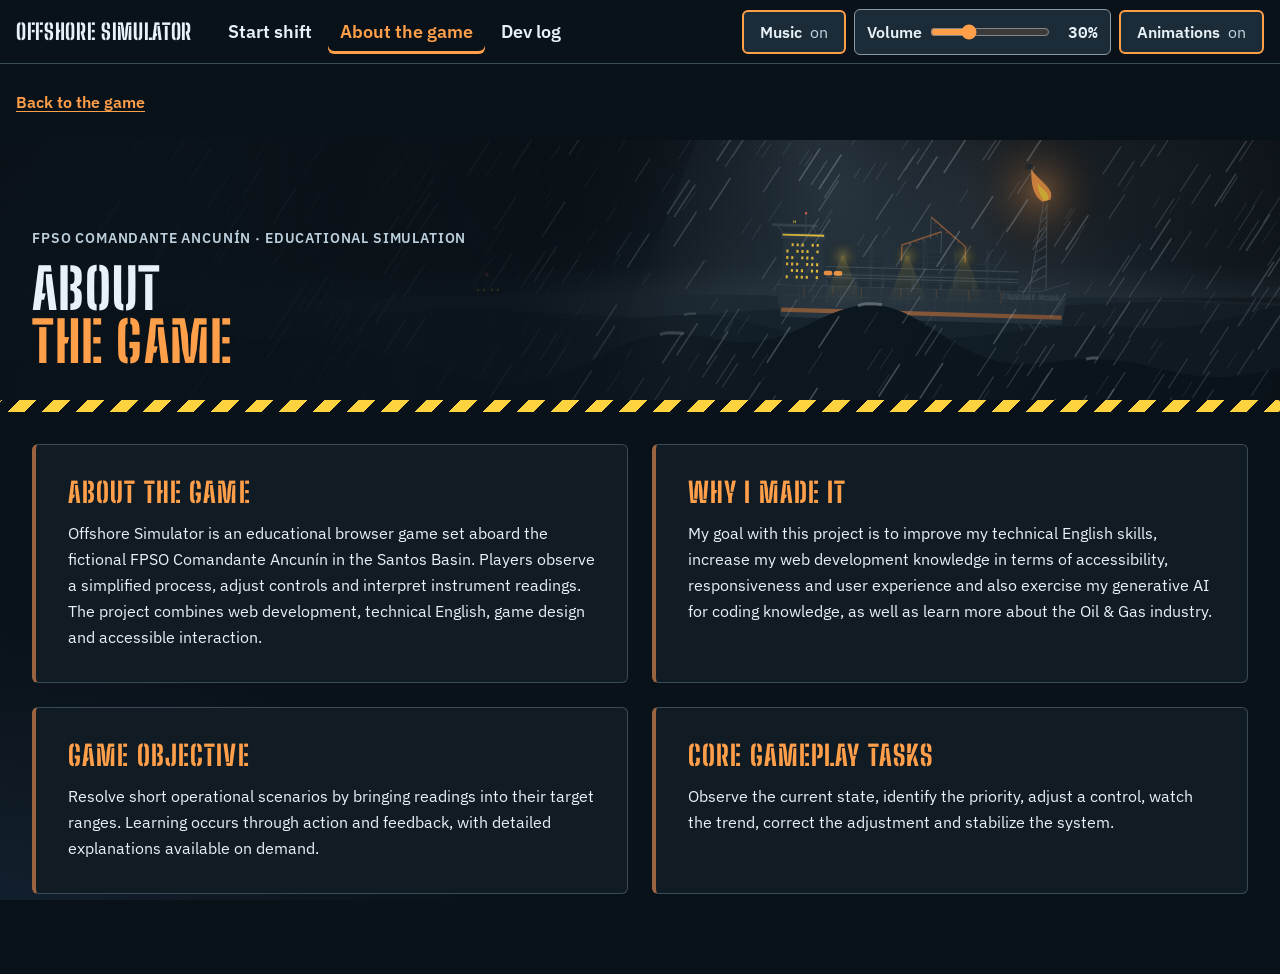
==== commit 46b58113: "Square social preview image (WhatsApp-safe crop)" ====
--- a/aboutthegame.html
+++ b/aboutthegame.html
@@ -15,16 +15,16 @@
   <meta property="og:url" content="https://fpso-offshore-simulator.vercel.app/aboutthegame.html">
   <meta property="og:title" content="About the game · Offshore Simulator">
   <meta property="og:description" content="About Offshore Simulator, an educational browser game set aboard the fictional FPSO Comandante Ancunín.">
-  <meta property="og:image" content="https://fpso-offshore-simulator.vercel.app/assets/og-preview.jpg">
+  <meta property="og:image" content="https://fpso-offshore-simulator.vercel.app/assets/og-preview-square.jpg">
   <meta property="og:image:type" content="image/jpeg">
   <meta property="og:image:width" content="1200">
-  <meta property="og:image:height" content="630">
+  <meta property="og:image:height" content="1200">
   <meta property="og:image:alt" content="The FPSO Comandante Ancunín at night in a storm, flare stack burning, beside the Offshore Simulator logo.">
   <meta property="og:locale" content="en_US">
   <meta name="twitter:card" content="summary_large_image">
   <meta name="twitter:title" content="About the game · Offshore Simulator">
   <meta name="twitter:description" content="About Offshore Simulator, an educational browser game set aboard the fictional FPSO Comandante Ancunín.">
-  <meta name="twitter:image" content="https://fpso-offshore-simulator.vercel.app/assets/og-preview.jpg">
+  <meta name="twitter:image" content="https://fpso-offshore-simulator.vercel.app/assets/og-preview-square.jpg">
   <meta name="twitter:image:alt" content="The FPSO Comandante Ancunín at night in a storm, flare stack burning, beside the Offshore Simulator logo.">
   <!-- END: SOCIAL SHARE PREVIEW (Open Graph + Twitter/X) -->
   <link rel="preload" href="fonts/big-shoulders-stencil-display-latin-800-normal.woff2" as="font" type="font/woff2" crossorigin>
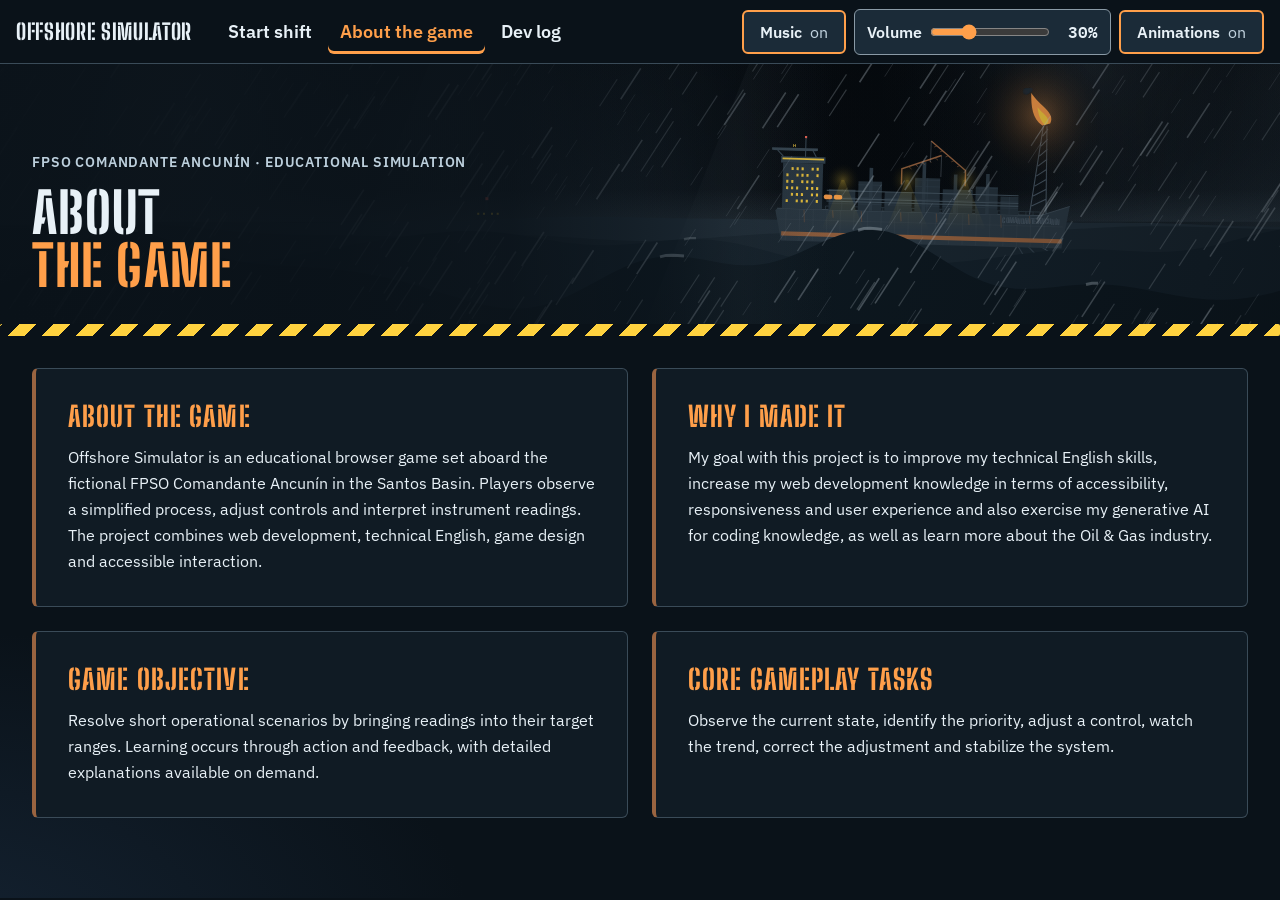
==== commit 66791a36: "Update Update" ====
--- a/aboutthegame.html
+++ b/aboutthegame.html
@@ -54,7 +54,7 @@
       <!-- START: MAIN MENU -->
       <nav class="oc-nav" aria-label="Main">
         <ul class="oc-nav__list">
-          <li><a class="oc-nav__link" href="index.html#start-shift">Start shift</a></li>
+          <li><a class="oc-nav__link" href="phase1.html">Start shift</a></li>
           <li><a class="oc-nav__link" href="aboutthegame.html" aria-current="page">About the game</a></li>
           <li><a class="oc-nav__link" href="devlog.html">Dev log</a></li>
         </ul>
@@ -83,12 +83,6 @@
   <!-- Short messages for screen readers and for everyone (animations, music) -->
   <p id="a11y-status" class="oc-status" role="status" aria-live="polite"></p>
   <!-- END: TOP BAR -->
-
-  <!-- START: HEADER -->
-  <header class="oc-about__header">
-    <a class="oc-about__back" href="index.html">Back to the game</a>
-  </header>
-  <!-- END: HEADER -->
 
   <!-- START: HERO (animated storm, same as the menu; still frame with "Reduce motion") -->
   <section class="oc-about__hero" aria-labelledby="about-title">
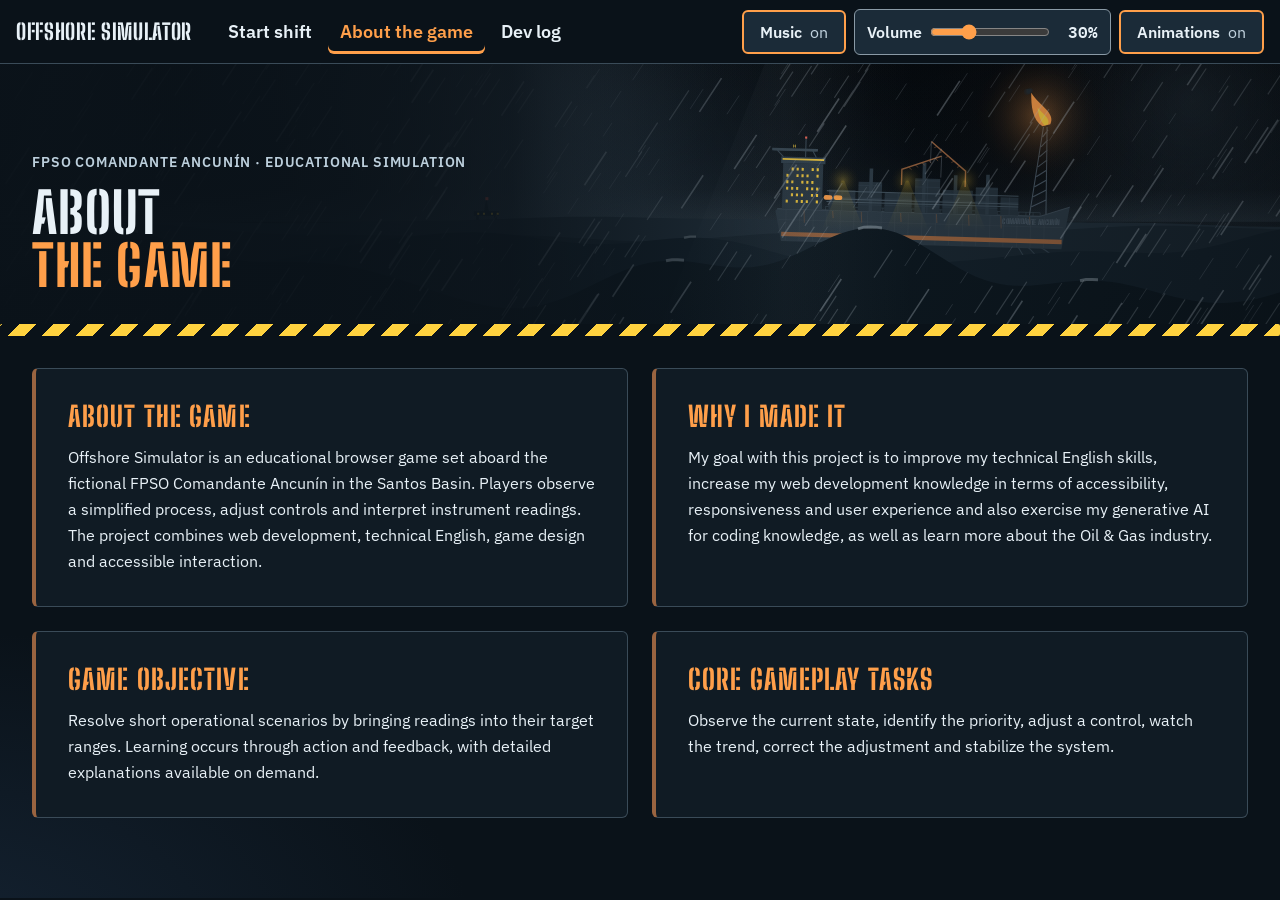
==== commit 3c6170c4: "Jump start Animations, song, page creating, descriptions, etc" ====
--- a/aboutthegame.html
+++ b/aboutthegame.html
@@ -54,7 +54,7 @@
       <!-- START: MAIN MENU -->
       <nav class="oc-nav" aria-label="Main">
         <ul class="oc-nav__list">
-          <li><a class="oc-nav__link" href="phase1.html">Start shift</a></li>
+          <li><a class="oc-nav__link" href="index.html">Start shift</a></li>
           <li><a class="oc-nav__link" href="aboutthegame.html" aria-current="page">About the game</a></li>
           <li><a class="oc-nav__link" href="devlog.html">Dev log</a></li>
         </ul>
--- a/css/style.css
+++ b/css/style.css
@@ -800,3 +800,6 @@
 /* ==========================================================================
    END: STICKY TOP BAR AND MAIN MENU
    ========================================================================== */
+/* Primary links retain dark, legible text in every link state. */
+a.oc-btn--primary,a.oc-btn--primary:visited,a.oc-btn--primary:hover,a.oc-btn--primary:focus-visible{color:var(--on-accent);text-decoration:none}
+.oc-phase-availability{margin:8px 4px 16px;color:var(--text-3);font:400 14px/1.5 var(--font-sans)}
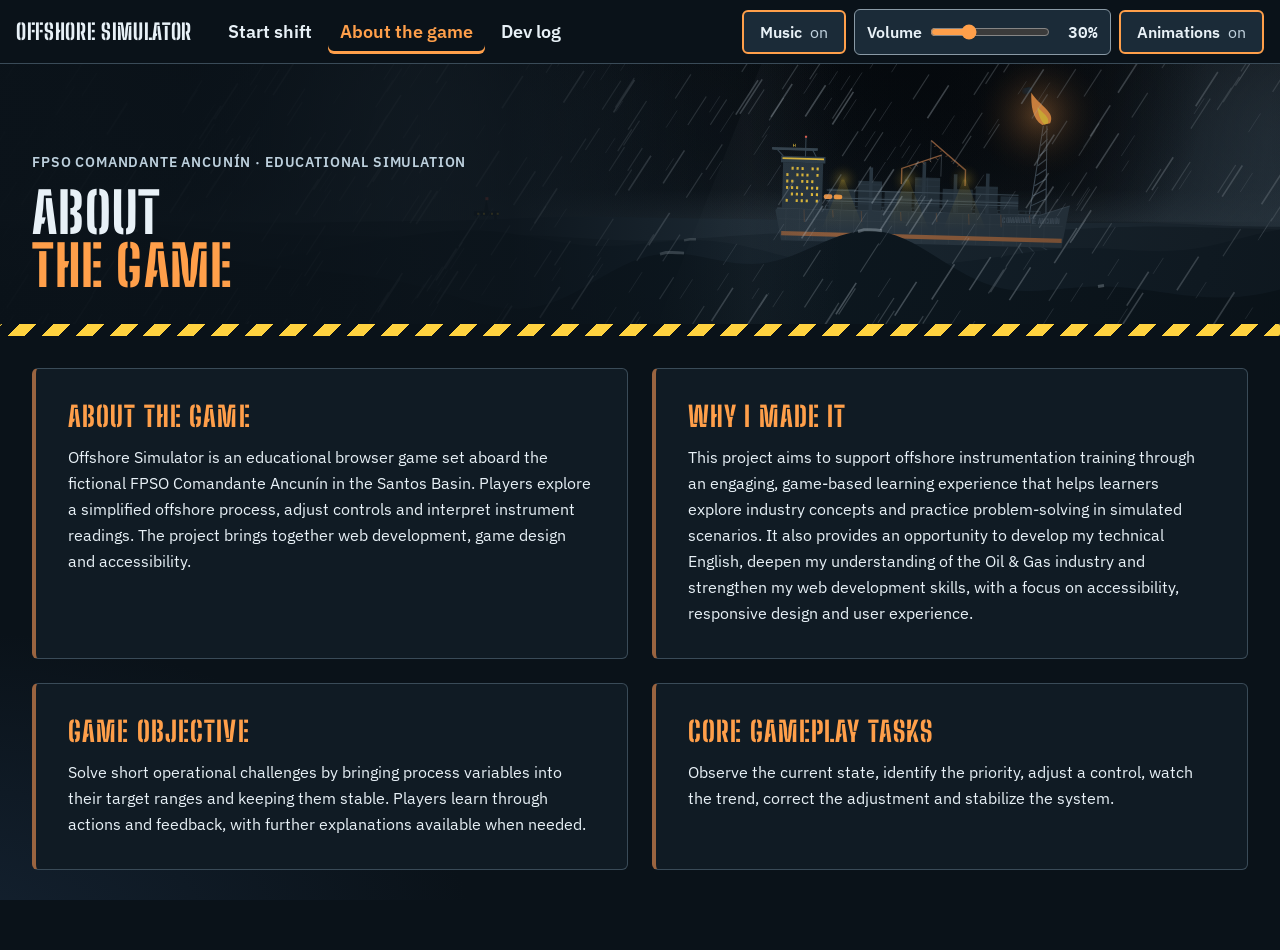
==== commit 403ff71a: "About the game updates About the game updates" ====
--- a/aboutthegame.html
+++ b/aboutthegame.html
@@ -2,11 +2,13 @@
 <html lang="en">
 
 <!-- START: HEAD -->
+
 <head>
   <meta charset="utf-8">
   <meta name="viewport" content="width=device-width, initial-scale=1">
   <title>About the game · Offshore Simulator</title>
-  <meta name="description" content="About Offshore Simulator, an educational browser game set aboard the fictional FPSO Comandante Ancunín.">
+  <meta name="description"
+    content="About Offshore Simulator, an educational browser game set aboard the fictional FPSO Comandante Ancunín.">
   <!-- START: SOCIAL SHARE PREVIEW (Open Graph + Twitter/X)
        Shows this card when the link is shared on WhatsApp, Instagram, etc.
        Absolute URLs are required: social apps do not resolve relative ones. -->
@@ -14,20 +16,25 @@
   <meta property="og:site_name" content="Offshore Simulator">
   <meta property="og:url" content="https://fpso-offshore-simulator.vercel.app/aboutthegame.html">
   <meta property="og:title" content="About the game · Offshore Simulator">
-  <meta property="og:description" content="About Offshore Simulator, an educational browser game set aboard the fictional FPSO Comandante Ancunín.">
+  <meta property="og:description"
+    content="About Offshore Simulator, an educational browser game set aboard the fictional FPSO Comandante Ancunín.">
   <meta property="og:image" content="https://fpso-offshore-simulator.vercel.app/assets/og-preview-square.jpg">
   <meta property="og:image:type" content="image/jpeg">
   <meta property="og:image:width" content="1200">
   <meta property="og:image:height" content="1200">
-  <meta property="og:image:alt" content="The FPSO Comandante Ancunín at night in a storm, flare stack burning, beside the Offshore Simulator logo.">
+  <meta property="og:image:alt"
+    content="The FPSO Comandante Ancunín at night in a storm, flare stack burning, beside the Offshore Simulator logo.">
   <meta property="og:locale" content="en_US">
   <meta name="twitter:card" content="summary_large_image">
   <meta name="twitter:title" content="About the game · Offshore Simulator">
-  <meta name="twitter:description" content="About Offshore Simulator, an educational browser game set aboard the fictional FPSO Comandante Ancunín.">
+  <meta name="twitter:description"
+    content="About Offshore Simulator, an educational browser game set aboard the fictional FPSO Comandante Ancunín.">
   <meta name="twitter:image" content="https://fpso-offshore-simulator.vercel.app/assets/og-preview-square.jpg">
-  <meta name="twitter:image:alt" content="The FPSO Comandante Ancunín at night in a storm, flare stack burning, beside the Offshore Simulator logo.">
+  <meta name="twitter:image:alt"
+    content="The FPSO Comandante Ancunín at night in a storm, flare stack burning, beside the Offshore Simulator logo.">
   <!-- END: SOCIAL SHARE PREVIEW (Open Graph + Twitter/X) -->
-  <link rel="preload" href="fonts/big-shoulders-stencil-display-latin-800-normal.woff2" as="font" type="font/woff2" crossorigin>
+  <link rel="preload" href="fonts/big-shoulders-stencil-display-latin-800-normal.woff2" as="font" type="font/woff2"
+    crossorigin>
   <link rel="stylesheet" href="css/style.css">
   <link rel="stylesheet" href="css/about.css">
   <script src="js/motion-pref.js"></script>
@@ -54,7 +61,7 @@
       <!-- START: MAIN MENU -->
       <nav class="oc-nav" aria-label="Main">
         <ul class="oc-nav__list">
-          <li><a class="oc-nav__link" href="index.html">Start shift</a></li>
+          <li><a class="oc-nav__link" href="index.html#start-shift">Start shift</a></li>
           <li><a class="oc-nav__link" href="aboutthegame.html" aria-current="page">About the game</a></li>
           <li><a class="oc-nav__link" href="devlog.html">Dev log</a></li>
         </ul>
@@ -101,35 +108,44 @@
     <!-- START: SECTION · ABOUT THE GAME -->
     <section class="oc-about__card" aria-labelledby="about-game">
       <h2 class="oc-about__heading" id="about-game">About the game</h2>
-      <p>Offshore Simulator is an educational browser game set aboard the fictional FPSO Comandante Ancunín in the Santos Basin. Players observe a simplified process, adjust controls and interpret instrument readings. The project combines web development, technical English, game design and accessible interaction.</p>
+      <p>Offshore Simulator is an educational browser game set aboard the fictional FPSO Comandante Ancunín in the
+        Santos Basin. Players explore a simplified offshore process, adjust controls and interpret instrument readings.
+        The project brings together web development, game design and accessibility.</p>
     </section>
     <!-- END: SECTION · ABOUT THE GAME -->
-   <!-- START: SECTION · WHY I MADE IT -->
+    <!-- START: SECTION · WHY I MADE IT -->
     <section class="oc-about__card" aria-labelledby="about-why">
       <h2 class="oc-about__heading" id="about-why">Why I made it</h2>
-      <p>My goal with this project is to improve my technical English skills, increase my web development knowledge in terms of accessibility, responsiveness and user experience and also exercise my generative AI for coding knowledge, as well as learn more about the Oil &amp; Gas industry.</p>
+      <p>This project aims to support offshore
+        instrumentation training through an engaging, game-based learning
+        experience that helps learners explore industry concepts and practice problem-solving in simulated scenarios. It
+        also provides an opportunity to develop my technical English, deepen my understanding of the Oil & Gas industry
+        and strengthen my web development skills, with a focus on accessibility, responsive design and user experience.
+      </p>
     </section>
     <!-- END: SECTION · WHY I MADE IT -->
-     
+
     <!-- START: SECTION · GAME OBJECTIVE -->
     <section class="oc-about__card" aria-labelledby="about-objective">
       <h2 class="oc-about__heading" id="about-objective">Game objective</h2>
-      <p>Resolve short operational scenarios by bringing readings into their target ranges. Learning occurs through action and feedback, with detailed explanations available on demand.</p>
+      <p>Solve short operational challenges by bringing process variables into their target ranges and keeping them
+        stable. Players learn through actions and feedback, with further explanations available when needed.</p>
     </section>
     <!-- END: SECTION · GAME OBJECTIVE -->
 
     <!-- START: SECTION · CORE GAMEPLAY TASKS -->
     <section class="oc-about__card" aria-labelledby="about-tasks">
       <h2 class="oc-about__heading" id="about-tasks">Core gameplay tasks</h2>
-      <p>Observe the current state, identify the priority, adjust a control, watch the trend, correct the adjustment and stabilize the system.</p>
+      <p>Observe the current state, identify the priority, adjust a control, watch the trend, correct the adjustment and
+        stabilize the system.</p>
     </section>
     <!-- END: SECTION · CORE GAMEPLAY TASKS -->
 
- 
+
 
   </main>
   <!-- END: CONTENT -->
 
 </body>
 
-</html>
+</html>
--- a/css/style.css
+++ b/css/style.css
@@ -704,6 +704,8 @@
 .oc-menu__list{display:grid;gap:var(--space-3);margin:0;padding:0;list-style:none}
 .oc-phasebtn{display:grid;grid-template-columns:auto minmax(0,1fr);align-items:center;gap:var(--space-1) var(--space-4);width:100%;min-height:72px;padding:var(--space-3) var(--space-4);border:2px solid var(--border);border-radius:var(--radius-sm);background:var(--elevated);color:var(--text);font:inherit;text-align:left;cursor:pointer}
 .oc-phasebtn:hover{border-color:var(--text-2)}
+/* Note under a phase button (e.g. Phase 1: only the introduction is ready) */
+.oc-phasebtn__hint{margin:var(--space-2) 0 0;font-size:15px;line-height:22px;color:var(--text-2)}
 .oc-phasebtn__num{grid-row:span 2;font:800 44px/1 var(--font-display);color:var(--text-2)}
 .oc-phasebtn__name{font-size:19px;line-height:26px;font-weight:600}
 .oc-phasebtn__status{font:600 15px/22px var(--font-mono);letter-spacing:.04em;color:var(--text-2)}
@@ -800,6 +802,3 @@
 /* ==========================================================================
    END: STICKY TOP BAR AND MAIN MENU
    ========================================================================== */
-/* Primary links retain dark, legible text in every link state. */
-a.oc-btn--primary,a.oc-btn--primary:visited,a.oc-btn--primary:hover,a.oc-btn--primary:focus-visible{color:var(--on-accent);text-decoration:none}
-.oc-phase-availability{margin:8px 4px 16px;color:var(--text-3);font:400 14px/1.5 var(--font-sans)}
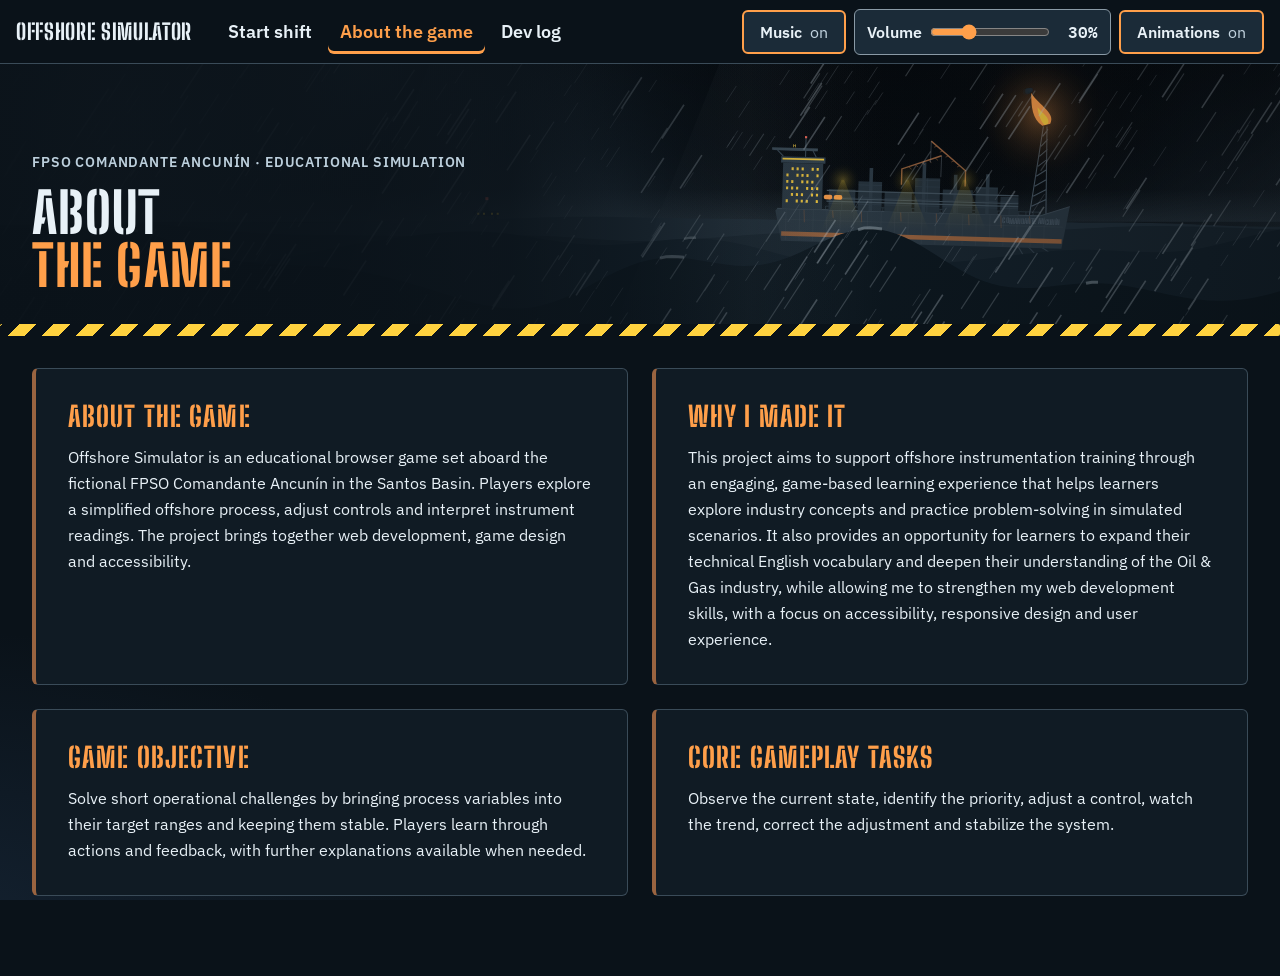
==== commit 96a67132: "About the game: update Why I made it paragraph" ====
--- a/aboutthegame.html
+++ b/aboutthegame.html
@@ -116,11 +116,11 @@
     <!-- START: SECTION · WHY I MADE IT -->
     <section class="oc-about__card" aria-labelledby="about-why">
       <h2 class="oc-about__heading" id="about-why">Why I made it</h2>
-      <p>This project aims to support offshore
-        instrumentation training through an engaging, game-based learning
-        experience that helps learners explore industry concepts and practice problem-solving in simulated scenarios. It
-        also provides an opportunity to develop my technical English, deepen my understanding of the Oil & Gas industry
-        and strengthen my web development skills, with a focus on accessibility, responsive design and user experience.
+      <p>This project aims to support offshore instrumentation training through an engaging, game-based
+        learning experience that helps learners explore industry concepts and practice problem-solving in simulated
+        scenarios. It also provides an opportunity for learners to expand their technical English vocabulary and deepen
+        their understanding of the Oil &amp; Gas industry, while allowing me to strengthen my web development skills,
+        with a focus on accessibility, responsive design and user experience.
       </p>
     </section>
     <!-- END: SECTION · WHY I MADE IT -->
--- a/css/about.css
+++ b/css/about.css
@@ -62,3 +62,15 @@
 .oc-about--log{grid-template-columns:minmax(0,1fr)!important}
 .oc-about--log .oc-about__card{max-width:820px}
 /* END: DEV LOG */
+
+/* ==========================================================================
+   START: PHASE PAGE (phase1.html)
+   ========================================================================== */
+/* "PHASE 1" on one line: PHASE white, 1 orange */
+.oc-about__title--inline span{display:inline}
+/* Buttons above the dev log link; side by side when they fit */
+.oc-phase-actions{display:flex;flex-wrap:wrap;gap:var(--space-3);margin:var(--space-5) 0 var(--space-4)}
+.oc-phase-actions .oc-btn{min-height:44px;display:inline-flex;align-items:center}
+/* ==========================================================================
+   END: PHASE PAGE
+   ========================================================================== */
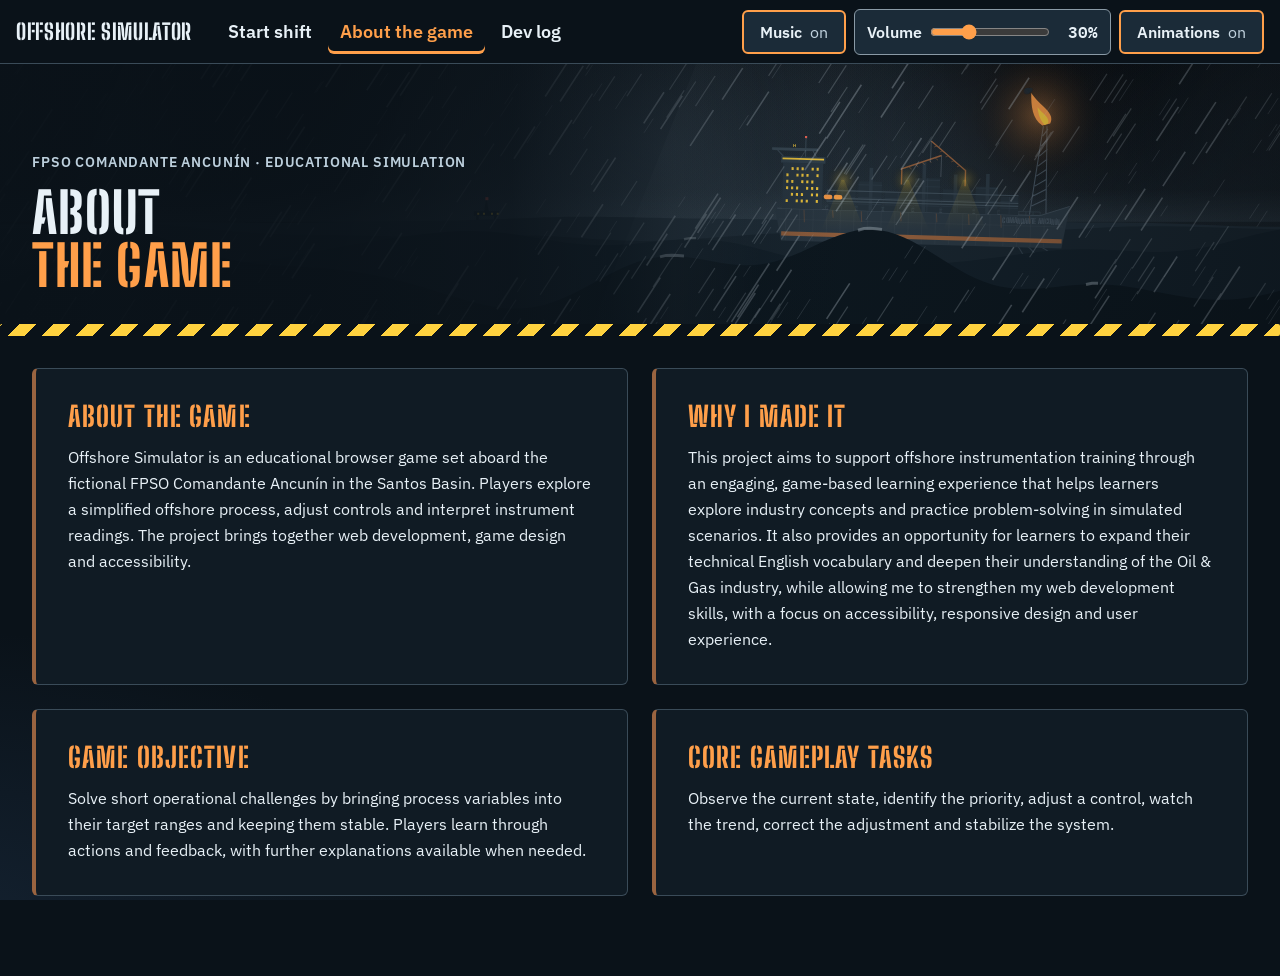
==== commit 82e4c5ba: "Flare favicon on every page" ====
--- a/aboutthegame.html
+++ b/aboutthegame.html
@@ -7,6 +7,11 @@
   <meta charset="utf-8">
   <meta name="viewport" content="width=device-width, initial-scale=1">
   <title>About the game · Offshore Simulator</title>
+  <!-- START: FAVICON (flare flame, transparent PNG) -->
+  <link rel="icon" type="image/png" sizes="32x32" href="assets/favicon-32.png">
+  <link rel="icon" type="image/png" sizes="512x512" href="assets/favicon-512.png">
+  <link rel="apple-touch-icon" href="assets/apple-touch-icon.png">
+  <!-- END: FAVICON -->
   <meta name="description"
     content="About Offshore Simulator, an educational browser game set aboard the fictional FPSO Comandante Ancunín.">
   <!-- START: SOCIAL SHARE PREVIEW (Open Graph + Twitter/X)
--- a/css/about.css
+++ b/css/about.css
@@ -74,3 +74,25 @@
 /* ==========================================================================
    END: PHASE PAGE
    ========================================================================== */
+
+/* ==========================================================================
+   START: BLOG POSTS (devlog.html, posts from Blogger)
+   ========================================================================== */
+.oc-posts{display:grid;gap:var(--space-4);max-width:820px}
+.oc-posts__list{display:grid;gap:var(--space-4)}
+.oc-posts__status:empty{display:none}
+.oc-posts__status{margin:0;color:var(--text-2)}
+.oc-posts__pages{display:flex;flex-wrap:wrap;justify-content:space-between;gap:var(--space-3)}
+.oc-posts__pages[hidden]{display:none}
+.oc-posts__pages .oc-btn{min-height:44px;display:inline-flex;align-items:center}
+.oc-post__date{color:var(--text-2);font:500 15px/1.5 var(--font-mono)}
+.oc-post__author{display:block;font-family:var(--font-sans)}
+.oc-post__author:empty{display:none}
+.oc-post__body{max-width:65ch;color:var(--text)}
+.oc-post__body :is(p,ul,ol,blockquote){margin:0 0 var(--space-3)}
+.oc-post__body h3{margin:var(--space-4) 0 var(--space-2);font:600 20px/1.3 var(--font-sans);color:var(--text)}
+.oc-post__body img{display:block;max-width:100%;height:auto;margin:var(--space-3) 0;border-radius:var(--radius-sm)}
+.oc-post__body a{word-break:break-word}
+/* ==========================================================================
+   END: BLOG POSTS
+   ========================================================================== */
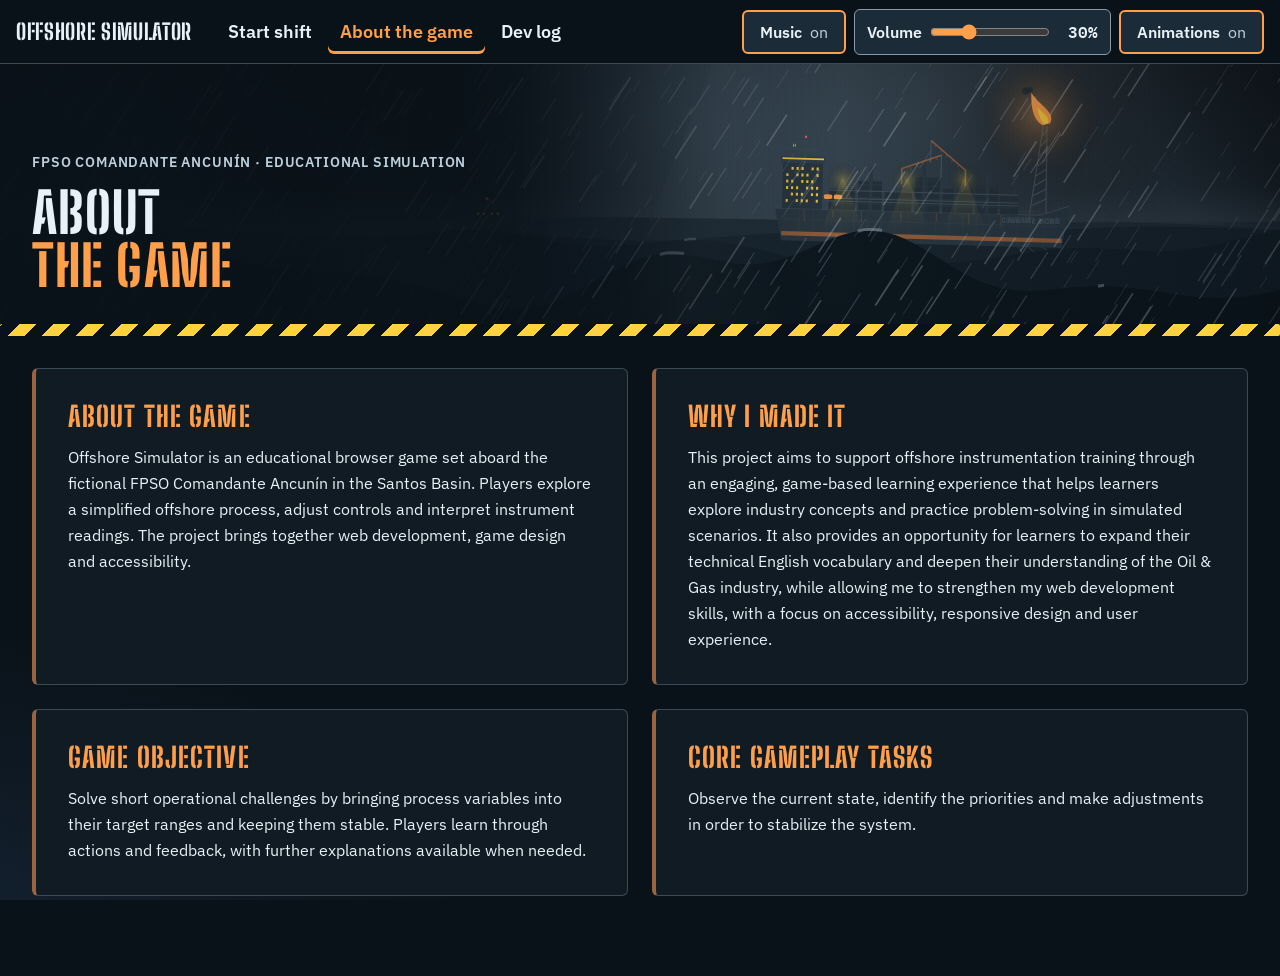
==== commit c236411d: "Text update Text correction update" ====
--- a/aboutthegame.html
+++ b/aboutthegame.html
@@ -141,8 +141,7 @@
     <!-- START: SECTION · CORE GAMEPLAY TASKS -->
     <section class="oc-about__card" aria-labelledby="about-tasks">
       <h2 class="oc-about__heading" id="about-tasks">Core gameplay tasks</h2>
-      <p>Observe the current state, identify the priority, adjust a control, watch the trend, correct the adjustment and
-        stabilize the system.</p>
+      <p>Observe the current state, identify the priorities and make adjustments in order to stabilize the system.</p>
     </section>
     <!-- END: SECTION · CORE GAMEPLAY TASKS -->
 
--- a/css/style.css
+++ b/css/style.css
@@ -485,7 +485,7 @@
    ============================================================ */
 :root{color-scheme:dark}
 html{background:var(--bg)}
-body{margin:0;background:var(--gradient-page),var(--bg);background-attachment:fixed;color:var(--text);font-family:var(--font-sans);font-size:16px;line-height:26px}
+body{margin:0;min-height:100vh;min-height:100dvh;background:var(--gradient-page),var(--bg);background-attachment:fixed;color:var(--text);font-family:var(--font-sans);font-size:16px;line-height:26px}
 /* Any link, even one without a class, follows the theme. Without this the browser
    paints links in its default blue, and purple once they have been visited. */
 a,a:visited{color:var(--brand);text-underline-offset:3px}
@@ -661,15 +661,104 @@
 .oc-hero__meta{display:flex;flex-wrap:wrap;gap:var(--space-2) var(--space-5);margin:0;padding:0;list-style:none;font:500 15px/22px var(--font-mono);color:var(--text-2)}
 .oc-hero__meta b{color:var(--text);font-weight:600}
 /* Author credit under the scenario data: link in safety orange, white on hover */
-.oc-hero__credit{margin:var(--space-4) 0 0;font-size:16px;line-height:24px;color:var(--text-2)}
-.oc-hero__credit-link{display:inline-block;padding:var(--space-1) 0;color:var(--brand);font-weight:600;text-decoration:underline;text-underline-offset:3px}
-.oc-hero__credit-link:visited{color:var(--brand)}
-.oc-hero__credit-link:hover{color:var(--text)}
-.oc-hero__links{display:flex;flex-wrap:wrap;gap:var(--space-2);margin:var(--space-2) 0 0;padding:0;list-style:none}
-.oc-hero__link,.oc-hero__link:visited{display:inline-flex;align-items:center;gap:var(--space-2);min-height:44px;min-width:44px;justify-content:center;padding:0 var(--space-2);color:var(--brand);font-size:16px;font-weight:600;text-decoration:underline;text-underline-offset:3px}
-.oc-hero__link:hover{color:var(--text)}
-.oc-hero__link-icon{width:24px;height:24px;flex:none}
-.oc-hero__link-icon--code{width:32px}
+/* ==========================================================================
+   START: CREDITS (index.html, under the hero text)
+   "Developed by…", "Project currently under construction…" and the
+   portfolio / LinkedIn links.
+   ========================================================================== */
+
+/* The box that holds the whole credits area.
+   Everything inside is one block, so the page only adds space once above it.
+   gap = space between the two sentences (4px). */
+.oc-hero__credits {
+  display: grid;
+  gap: var(--space-1);
+}
+
+/* Each sentence ("Developed by…" and "Project currently…").
+   margin: 0 removes the browser's default space around paragraphs. */
+.oc-hero__credit {
+  margin: 0;
+  font-size: 16px;
+  line-height: 24px;
+  color: var(--text-2);
+}
+
+/* Links inside the sentences ("Alessandra Brum" and "updates!"):
+   orange, bold and underlined, also after being visited. */
+.oc-hero__credit-link,
+.oc-hero__credit-link:visited {
+  color: var(--brand);
+  font-weight: 600;
+  text-decoration: underline;
+  text-underline-offset: 3px;
+}
+
+/* Same links when the mouse is over them: light text. */
+.oc-hero__credit-link:hover {
+  color: var(--text);
+}
+
+/* The row with the portfolio and LinkedIn links.
+   gap    = space between the two links (32px)
+   margin = space between the sentences and this row (16px) */
+.oc-hero__links {
+  display: flex;
+  flex-wrap: wrap;
+  gap: var(--space-6);
+  margin: var(--space-4) 0 0;
+  padding: 0;
+  list-style: none;
+}
+
+/* Each link in that row (icon + word).
+   min-height / min-width 44px = big enough to tap with a finger. */
+.oc-hero__link,
+.oc-hero__link:visited {
+  display: inline-flex;
+  align-items: center;
+  justify-content: center;
+  min-height: 44px;
+  min-width: 44px;
+  padding: 0;
+  color: var(--brand);
+}
+
+/* Same links when the mouse is over them: light text. */
+.oc-hero__link:hover {
+  color: var(--text);
+}
+
+/* Size of the icons. The </> icon is a bit wider. */
+.oc-hero__link-icon {
+  width: 24px;
+  height: 24px;
+  flex: none;
+}
+.oc-hero__link-icon--code {
+  width: 32px;
+}
+
+/* Icon + word version ("</> portfolio", "in linkedin"):
+   the word in the code font tells people what each icon is.
+   gap = space between the icon and the word (8px). */
+.oc-hero__link--tag {
+  gap: var(--space-2);
+  padding: 0 var(--space-2) 0 0;
+  font-family: var(--font-mono);
+  font-size: 16px;
+  font-weight: 600;
+  text-decoration: none;
+}
+
+/* Only the word is underlined, not the icon. */
+.oc-hero__link--tag .oc-hero__tag-text {
+  text-decoration: underline;
+  text-underline-offset: 3px;
+}
+
+/* END: CREDITS
+   ========================================================================== */
 /* Desktop: the storm fills the whole screen and the text sits on top,
    on the left, over a dark veil that guarantees AAA contrast. The ship
    sits on the right. Everything fits on one screen, with no scrolling. */
--- a/css/about.css
+++ b/css/about.css
@@ -11,7 +11,11 @@
 
 /* START: HEADER */
 .oc-about__header{position:relative;z-index:2;padding:var(--space-4);background:var(--bg)}
-.oc-about__back{display:inline-flex;align-items:center;min-height:44px;font-weight:600}
+.oc-about__back{display:inline-flex;align-items:center;gap:.5em;min-height:44px;font-weight:600;color:var(--brand);text-transform:uppercase;letter-spacing:.06em;text-decoration:none}
+.oc-about__back:visited{color:var(--brand)}
+.oc-about__back-arrow{text-decoration:none}
+.oc-about__back-text{text-decoration:underline;text-underline-offset:.2em}
+.oc-about__back:hover .oc-about__back-text,.oc-about__back:focus-visible .oc-about__back-text{text-decoration-thickness:2px}
 /* END: HEADER */
 
 /* START: HERO */
